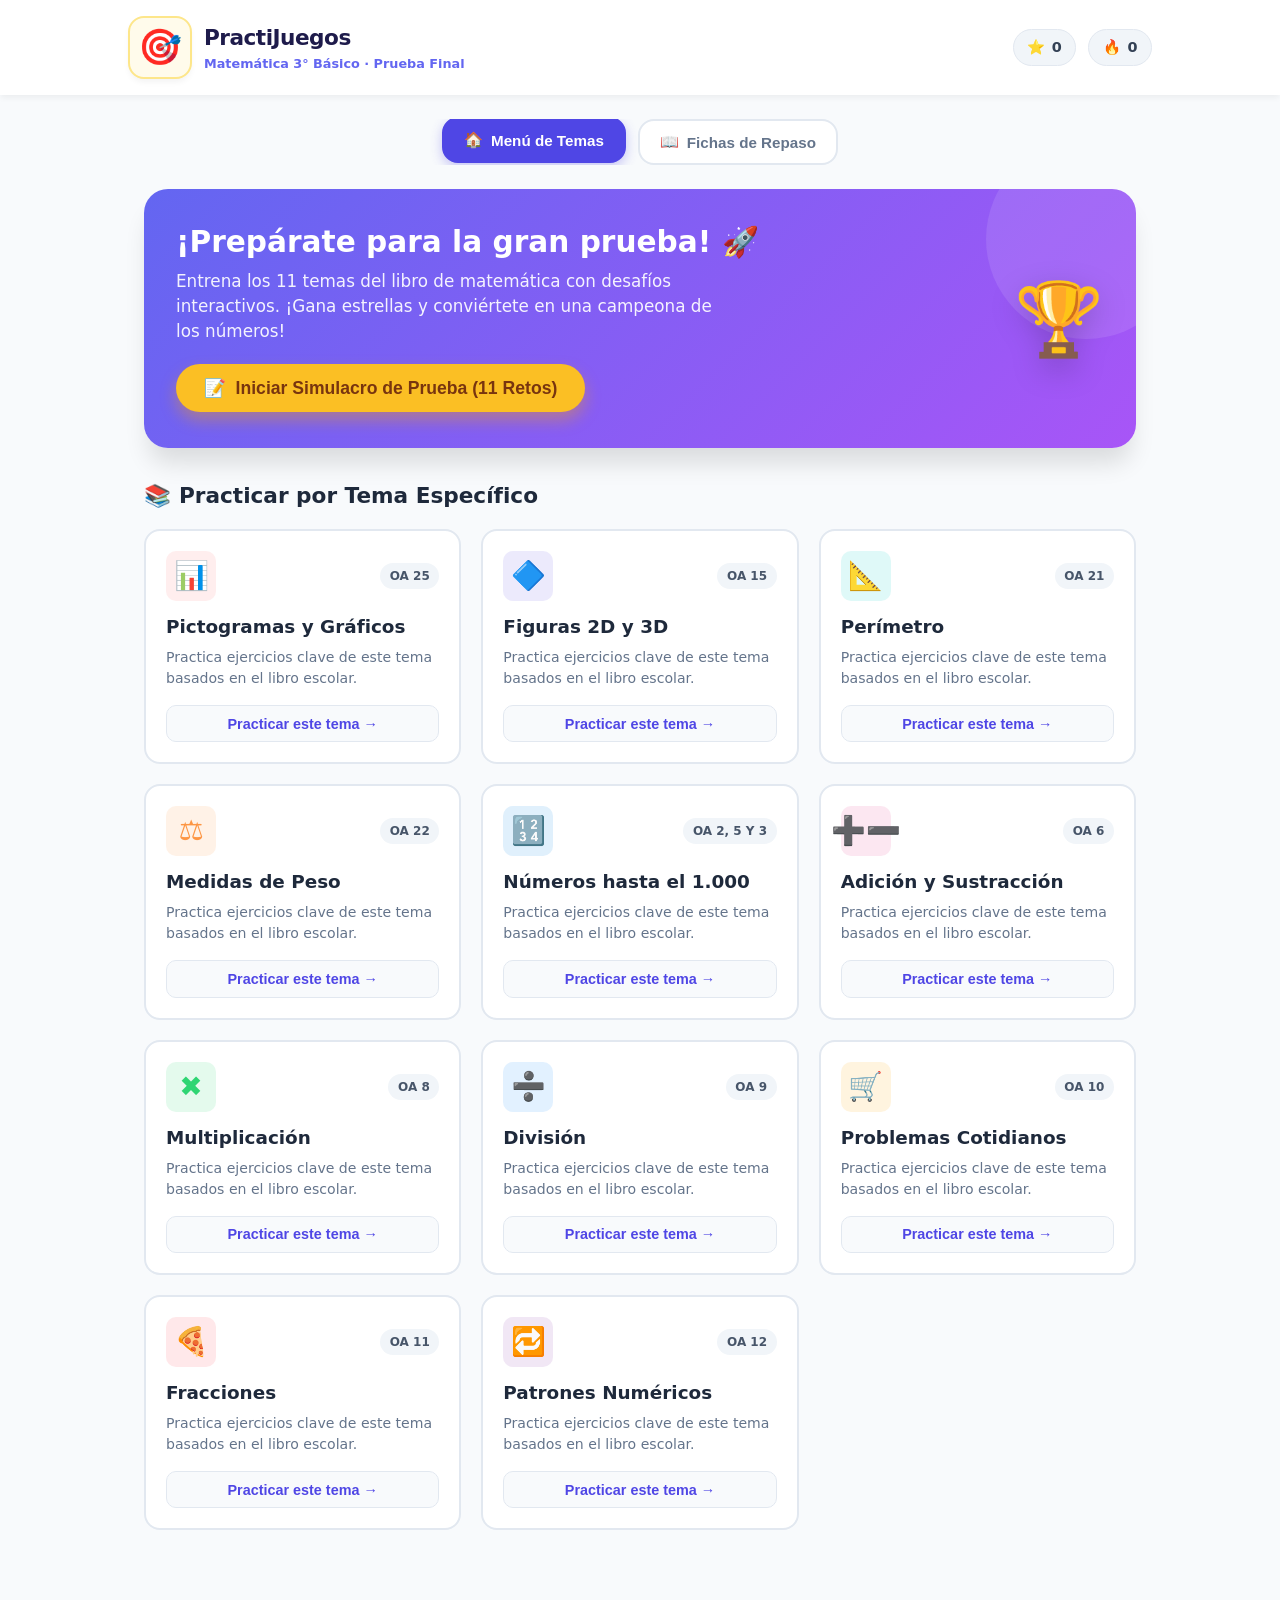
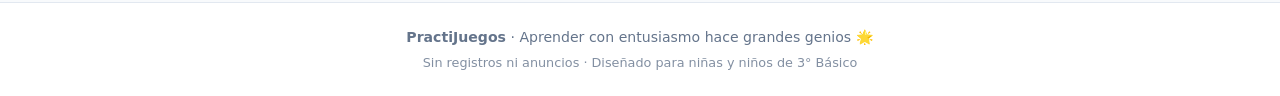
==== site/index.html @ b2a363c1 "Publicar PractiJuegos para Matematica 3 Basico" ====
<!DOCTYPE html>
<html lang="es">
<head>
  <meta charset="UTF-8">
  <meta name="viewport" content="width=device-width, initial-scale=1.0">
  <title>PractiJuegos - Matemática 3° Básico</title>
  <meta name="description" content="Plataforma de repaso y entrenamiento interactivo para la Última Evaluación de Matemática de 3° Básico.">
  <link rel="stylesheet" href="css/style.css">
  <link rel="icon" href="data:image/svg+xml,<svg xmlns=%22http://www.w3.org/2000/svg%22 viewBox=%220 0 100 100%22><text y=%22.9em%22 font-size=%2290%22>🎯</text></svg>">
</head>
<body>

  <!-- Encabezado Principal -->
  <header class="app-header">
    <div class="header-container">
      <div class="logo-group">
        <div class="logo-icon">🎯</div>
        <div class="logo-text">
          <h1>PractiJuegos</h1>
          <span>Matemática 3° Básico · Prueba Final</span>
        </div>
      </div>
      <div class="header-stats">
        <div class="stat-chip" title="Estrellas ganadas">
          <span>⭐</span>
          <span id="stat-stars">0</span>
        </div>
        <div class="stat-chip" title="Racha de aciertos">
          <span>🔥</span>
          <span id="stat-streak">0</span>
        </div>
      </div>
    </div>
  </header>

  <!-- Pestañas de Navegación -->
  <nav class="nav-tabs">
    <button class="nav-tab active" data-view="home">
      <span>🏠</span> Menú de Temas
    </button>
    <button class="nav-tab" data-view="fichas">
      <span>📖</span> Fichas de Repaso
    </button>
  </nav>

  <!-- Contenedor Principal -->
  <main class="main-content">

    <!-- VISTA 1: HOME / SELECTOR DE TEMAS -->
    <section id="view-home">
      <!-- Hero Banner -->
      <div class="hero-card">
        <div class="hero-text">
          <h2>¡Prepárate para la gran prueba! 🚀</h2>
          <p>
            Entrena los 11 temas del libro de matemática con desafíos interactivos.
            ¡Gana estrellas y conviértete en una campeona de los números!
          </p>
          <button id="btn-start-simulacro" class="btn-hero">
            <span>📝</span> Iniciar Simulacro de Prueba (11 Retos)
          </button>
        </div>
        <div class="hero-badge">🏆</div>
      </div>

      <!-- Grid de los 11 Temas Oficiales -->
      <h2 class="section-title">
        <span>📚</span> Practicar por Tema Específico
      </h2>
      <div id="temas-grid-container" class="temas-grid">
        <!-- Renderizado dinámico desde datos_preguntas.js -->
      </div>
    </section>

    <!-- VISTA 2: QUIZ / TEST EN CURSO -->
    <section id="view-quiz" style="display: none;">
      <div class="quiz-container">
        <!-- Barra superior del Quiz -->
        <div class="quiz-top">
          <span id="quiz-tema-badge" class="tema-oa-badge">OA 25 · Gráficos</span>
          <div class="quiz-progress-bar">
            <div id="quiz-progress-fill" class="quiz-progress-fill" style="width: 10%;"></div>
          </div>
          <span id="quiz-counter" style="font-weight: 800; font-size: 0.9rem; color: #64748B;">1 / 11</span>
          <button id="btn-quit-quiz" class="btn-quit" title="Salir al menú">✕ Salir</button>
        </div>

        <!-- Pregunta y Botón de Audio -->
        <div class="question-header">
          <h3 id="question-text" class="question-text">
            Cargando desafío...
          </h3>
          <button id="btn-speak-question" class="btn-speak" title="Escuchar pregunta en voz alta">
            🔊
          </button>
        </div>

        <!-- Ilustración visual o gráfico del problema -->
        <div id="visual-container" class="visual-container">
          <!-- Se inyecta gráfico interactivo, SVG o diagrama -->
        </div>

        <!-- Opciones de Respuesta -->
        <div id="options-grid" class="options-grid">
          <!-- Botones inyectados dinámicamente -->
        </div>

        <!-- Retroalimentación con explicación cariñosa -->
        <div id="feedback-container"></div>
      </div>
    </section>

    <!-- VISTA 3: RESULTADOS FINALES -->
    <section id="view-results" style="display: none;">
      <div class="results-card">
        <div class="trophy-badge">🎉</div>
        <h2 style="font-size: 2rem; font-weight: 800; margin-bottom: 0.5rem; color: #1E293B;">
          ¡Desafío Completado!
        </h2>
        <div id="results-stars" class="results-stars">⭐⭐⭐</div>
        <div id="results-score-text" class="results-score">11 / 11</div>
        <p id="results-msg" class="results-msg">
          ¡Extraordinario! Estás lista para la prueba escolar.
        </p>

        <div class="results-actions">
          <button id="btn-retry-quiz" class="btn-hero" style="font-size: 1rem; padding: 0.75rem 1.5rem;">
            <span>🔄</span> Jugar de Nuevo
          </button>
          <button id="btn-home-from-results" class="nav-tab active" style="font-size: 1rem; padding: 0.75rem 1.5rem;">
            <span>🏠</span> Volver al Menú
          </button>
        </div>
      </div>
    </section>

    <!-- VISTA 4: FICHAS DE ESTUDIO (Machete para la familia) -->
    <section id="view-fichas" style="display: none;">
      <div style="margin-bottom: 1.5rem;">
        <h2 class="section-title"><span>📖</span> Fichas de Estudio y Resumen Rápido</h2>
        <p style="color: var(--text-muted); font-size: 0.95rem;">
          Puntos clave y fórmulas de la guía de estudio para repasar en familia antes de dar el examen.
        </p>
      </div>
      <div id="fichas-grid-container" class="fichas-grid">
        <!-- Renderizado dinámico -->
      </div>
    </section>

  </main>

  <!-- Pie de página -->
  <footer class="app-footer">
    <p><strong>PractiJuegos</strong> · Aprender con entusiasmo hace grandes genios 🌟</p>
    <p style="margin-top: 0.25rem; font-size: 0.8rem; opacity: 0.8;">Sin registros ni anuncios · Diseñado para niñas y niños de 3° Básico</p>
  </footer>

  <!-- Scripts -->
  <script src="js/audio.js"></script>
  <script src="js/confeti.js"></script>
  <script src="js/datos_preguntas.js"></script>
  <script src="js/app.js"></script>
</body>
</html>
---- site/css/style.css ----
:root {
  --primary: #4F46E5;
  --primary-light: #EEF2FF;
  --secondary: #EC4899;
  --accent: #F59E0B;
  --success: #10B981;
  --success-light: #D1FAE5;
  --danger: #EF4444;
  --danger-light: #FEE2E2;
  --bg: #F8FAFC;
  --card-bg: #FFFFFF;
  --text-main: #1E293B;
  --text-muted: #64748B;
  --radius-lg: 24px;
  --radius-md: 16px;
  --radius-sm: 10px;
  --shadow-sm: 0 4px 6px -1px rgba(0, 0, 0, 0.05);
  --shadow-md: 0 10px 15px -3px rgba(0, 0, 0, 0.08);
  --shadow-lg: 0 20px 25px -5px rgba(0, 0, 0, 0.12);
  --bounce: cubic-bezier(0.34, 1.56, 0.64, 1);
}

* {
  box-sizing: border-box;
  margin: 0;
  padding: 0;
  -webkit-tap-highlight-color: transparent;
}

body {
  font-family: 'Comic Read', system-ui, -apple-system, BlinkMacSystemFont, "Segoe UI", Roboto, "Helvetica Neue", sans-serif;
  background-color: var(--bg);
  color: var(--text-main);
  line-height: 1.5;
  min-height: 100vh;
  display: flex;
  flex-direction: column;
}

/* Header */
.app-header {
  background: white;
  padding: 1rem 1.5rem;
  box-shadow: var(--shadow-sm);
  position: sticky;
  top: 0;
  z-index: 50;
}

.header-container {
  max-width: 1024px;
  margin: 0 auto;
  display: flex;
  justify-content: space-between;
  align-items: center;
}

.logo-group {
  display: flex;
  align-items: center;
  gap: 0.75rem;
  text-decoration: none;
  cursor: pointer;
}

.logo-icon {
  font-size: 2.2rem;
  background: #FFFBEB;
  border-radius: var(--radius-md);
  padding: 0.2rem 0.5rem;
  box-shadow: var(--shadow-sm);
  border: 2px solid #FDE68A;
}

.logo-text h1 {
  font-size: 1.35rem;
  font-weight: 800;
  color: #1E1B4B;
  letter-spacing: -0.5px;
}

.logo-text span {
  font-size: 0.8rem;
  font-weight: 600;
  color: #6366F1;
  display: block;
}

.header-stats {
  display: flex;
  align-items: center;
  gap: 0.75rem;
}

.stat-chip {
  background: #F1F5F9;
  border: 1px solid #E2E8F0;
  border-radius: 999px;
  padding: 0.4rem 0.85rem;
  font-weight: 700;
  font-size: 0.9rem;
  display: flex;
  align-items: center;
  gap: 0.4rem;
  color: #334155;
}

.btn-icon {
  background: #F1F5F9;
  border: none;
  border-radius: 50%;
  width: 42px;
  height: 42px;
  display: flex;
  align-items: center;
  justify-content: center;
  font-size: 1.25rem;
  cursor: pointer;
  transition: transform 0.15s var(--bounce), background 0.2s;
}

.btn-icon:hover {
  background: #E2E8F0;
  transform: scale(1.08);
}

.btn-icon:active {
  transform: scale(0.92);
}

/* Nav Tabs */
.nav-tabs {
  max-width: 1024px;
  margin: 1.5rem auto 0;
  padding: 0 1rem;
  display: flex;
  gap: 0.75rem;
  overflow-x: auto;
  scrollbar-width: none;
}

.nav-tabs::-webkit-scrollbar {
  display: none;
}

.nav-tab {
  background: white;
  border: 2px solid #E2E8F0;
  padding: 0.75rem 1.25rem;
  border-radius: var(--radius-md);
  font-weight: 700;
  font-size: 0.95rem;
  color: var(--text-muted);
  cursor: pointer;
  display: flex;
  align-items: center;
  gap: 0.5rem;
  white-space: nowrap;
  transition: all 0.2s ease;
}

.nav-tab:hover {
  border-color: #CBD5E1;
  color: var(--text-main);
}

.nav-tab.active {
  background: #4F46E5;
  color: white;
  border-color: #4F46E5;
  box-shadow: 0 4px 12px rgba(79, 70, 229, 0.3);
  transform: translateY(-2px);
}

/* Main Container */
.main-content {
  max-width: 1024px;
  margin: 1.5rem auto;
  padding: 0 1rem 3rem;
  flex: 1;
  width: 100%;
}

/* Hero Section */
.hero-card {
  background: linear-gradient(135deg, #6366F1 0%, #A855F7 100%);
  color: white;
  border-radius: var(--radius-lg);
  padding: 2.25rem 2rem;
  display: flex;
  justify-content: space-between;
  align-items: center;
  box-shadow: var(--shadow-lg);
  position: relative;
  overflow: hidden;
  margin-bottom: 2rem;
}

.hero-card::before {
  content: "";
  position: absolute;
  top: -50px;
  right: -50px;
  width: 200px;
  height: 200px;
  background: rgba(255, 255, 255, 0.1);
  border-radius: 50%;
  pointer-events: none;
}

.hero-text h2 {
  font-size: 1.85rem;
  font-weight: 800;
  margin-bottom: 0.5rem;
  line-height: 1.2;
}

.hero-text p {
  font-size: 1.05rem;
  opacity: 0.92;
  margin-bottom: 1.25rem;
  max-width: 550px;
}

.btn-hero {
  background: #FBBF24;
  color: #78350F;
  border: none;
  font-weight: 800;
  font-size: 1.1rem;
  padding: 0.85rem 1.75rem;
  border-radius: 999px;
  cursor: pointer;
  display: inline-flex;
  align-items: center;
  gap: 0.6rem;
  box-shadow: 0 8px 16px rgba(245, 158, 11, 0.4);
  transition: all 0.2s var(--bounce);
}

.btn-hero:hover {
  background: #F59E0B;
  transform: translateY(-3px) scale(1.02);
  box-shadow: 0 12px 20px rgba(245, 158, 11, 0.5);
}

.hero-badge {
  font-size: 4.5rem;
  filter: drop-shadow(0 10px 15px rgba(0,0,0,0.2));
  animation: float 3s ease-in-out infinite;
}

@keyframes float {
  0%, 100% { transform: translateY(0); }
  50% { transform: translateY(-10px); }
}

/* Grid de Temas */
.section-title {
  font-size: 1.35rem;
  font-weight: 800;
  color: #1E293B;
  margin-bottom: 1rem;
  display: flex;
  align-items: center;
  gap: 0.5rem;
}

.temas-grid {
  display: grid;
  grid-template-columns: repeat(auto-fill, minmax(280px, 1fr));
  gap: 1.25rem;
}

.tema-card {
  background: white;
  border: 2px solid #E2E8F0;
  border-radius: var(--radius-md);
  padding: 1.25rem;
  cursor: pointer;
  transition: all 0.25s var(--bounce);
  display: flex;
  flex-direction: column;
  position: relative;
  overflow: hidden;
}

.tema-card:hover {
  transform: translateY(-6px);
  border-color: #6366F1;
  box-shadow: var(--shadow-md);
}

.tema-card-header {
  display: flex;
  justify-content: space-between;
  align-items: center;
  margin-bottom: 0.75rem;
}

.tema-icon-box {
  width: 50px;
  height: 50px;
  border-radius: var(--radius-sm);
  display: flex;
  align-items: center;
  justify-content: center;
  font-size: 1.75rem;
}

.tema-oa-badge {
  background: #F1F5F9;
  color: #475569;
  font-size: 0.75rem;
  font-weight: 800;
  padding: 0.25rem 0.6rem;
  border-radius: 999px;
  text-transform: uppercase;
}

.tema-title {
  font-size: 1.15rem;
  font-weight: 700;
  color: #1E293B;
  margin-bottom: 0.4rem;
}

.tema-desc {
  font-size: 0.88rem;
  color: var(--text-muted);
  flex: 1;
  margin-bottom: 1rem;
}

.tema-btn {
  background: #F8FAFC;
  color: #4F46E5;
  border: 1px solid #E2E8F0;
  border-radius: var(--radius-sm);
  font-weight: 700;
  font-size: 0.9rem;
  padding: 0.6rem 1rem;
  text-align: center;
  transition: background 0.2s;
}

.tema-card:hover .tema-btn {
  background: #4F46E5;
  color: white;
  border-color: #4F46E5;
}

/* Pantalla del Quiz / Pregunta */
.quiz-container {
  background: white;
  border-radius: var(--radius-lg);
  padding: 2rem;
  box-shadow: var(--shadow-md);
  border: 2px solid #E2E8F0;
  max-width: 720px;
  margin: 0 auto;
}

.quiz-top {
  display: flex;
  justify-content: space-between;
  align-items: center;
  margin-bottom: 1.25rem;
}

.quiz-progress-bar {
  flex: 1;
  height: 12px;
  background: #E2E8F0;
  border-radius: 999px;
  overflow: hidden;
  margin: 0 1rem;
}

.quiz-progress-fill {
  height: 100%;
  background: linear-gradient(90deg, #10B981, #06B6D4);
  border-radius: 999px;
  transition: width 0.3s ease;
}

.btn-quit {
  background: #F1F5F9;
  border: none;
  padding: 0.4rem 0.8rem;
  border-radius: 999px;
  font-weight: 700;
  font-size: 0.85rem;
  cursor: pointer;
  color: #64748B;
}

.btn-quit:hover {
  background: #E2E8F0;
  color: #1E293B;
}

.question-header {
  display: flex;
  align-items: flex-start;
  gap: 0.75rem;
  margin-bottom: 1.5rem;
}

.question-text {
  font-size: 1.25rem;
  font-weight: 700;
  color: #1E293B;
  flex: 1;
  line-height: 1.35;
}

.btn-speak {
  background: #FFFBEB;
  border: 1px solid #FDE68A;
  font-size: 1.25rem;
  border-radius: 50%;
  width: 44px;
  height: 44px;
  display: flex;
  align-items: center;
  justify-content: center;
  cursor: pointer;
  flex-shrink: 0;
  transition: transform 0.15s var(--bounce);
}

.btn-speak:hover {
  transform: scale(1.1);
  background: #FEF3C7;
}

/* Área de Ilustración y Gráficos Visuales */
.visual-container {
  background: #F8FAFC;
  border: 2px dashed #CBD5E1;
  border-radius: var(--radius-md);
  padding: 1.5rem;
  margin-bottom: 1.5rem;
  display: flex;
  justify-content: center;
  align-items: center;
  min-height: 140px;
}

/* Componentes visuales específicos */
.pictograma-table {
  width: 100%;
  border-collapse: collapse;
}

.pictograma-table td {
  padding: 0.5rem 0.75rem;
  border-bottom: 1px solid #E2E8F0;
  font-weight: 600;
}

.barras-container {
  display: flex;
  align-items: flex-end;
  gap: 1.5rem;
  height: 160px;
  padding-bottom: 1.5rem;
}

.barra-col {
  display: flex;
  flex-direction: column;
  align-items: center;
  width: 60px;
}

.barra-rect {
  width: 100%;
  border-radius: 8px 8px 0 0;
  display: flex;
  justify-content: center;
  align-items: flex-start;
  color: #1E293B;
  font-weight: 800;
  padding-top: 0.25rem;
  transition: height 0.4s ease;
}

.barra-label {
  font-size: 0.85rem;
  font-weight: 700;
  margin-top: 0.4rem;
  text-align: center;
}

.pizza-svg, .figura-svg {
  filter: drop-shadow(0 4px 6px rgba(0,0,0,0.08));
}

.operacion-box {
  font-size: 2rem;
  font-weight: 800;
  letter-spacing: 4px;
  font-family: monospace;
  text-align: right;
  border-bottom: 3px solid #1E293B;
  padding-bottom: 0.25rem;
  display: inline-block;
}

.secuencia-chips {
  display: flex;
  gap: 0.75rem;
  flex-wrap: wrap;
  align-items: center;
}

.chip-num {
  background: white;
  border: 2px solid #6366F1;
  color: #4F46E5;
  font-size: 1.4rem;
  font-weight: 800;
  width: 52px;
  height: 52px;
  border-radius: 50%;
  display: flex;
  align-items: center;
  justify-content: center;
  box-shadow: var(--shadow-sm);
}

.chip-q {
  border-color: #F59E0B;
  color: #D97706;
  background: #FFFBEB;
}

/* Opciones de respuesta */
.options-grid {
  display: grid;
  grid-template-columns: 1fr;
  gap: 0.85rem;
  margin-bottom: 1.5rem;
}

@media (min-width: 640px) {
  .options-grid {
    grid-template-columns: 1fr 1fr;
  }
}

.option-btn {
  background: white;
  border: 2px solid #E2E8F0;
  border-radius: var(--radius-md);
  padding: 1rem 1.25rem;
  font-size: 1.05rem;
  font-weight: 700;
  color: #1E293B;
  text-align: left;
  cursor: pointer;
  display: flex;
  align-items: center;
  gap: 0.75rem;
  transition: all 0.15s var(--bounce);
  box-shadow: var(--shadow-sm);
}

.option-btn:hover {
  border-color: #6366F1;
  background: #F8FAFC;
  transform: translateY(-2px);
}

.option-letter {
  background: #F1F5F9;
  color: #475569;
  width: 32px;
  height: 32px;
  border-radius: 50%;
  display: flex;
  align-items: center;
  justify-content: center;
  font-size: 0.9rem;
  font-weight: 800;
  flex-shrink: 0;
}

.option-btn.correct {
  background: var(--success-light) !important;
  border-color: var(--success) !important;
  color: #065F46 !important;
}

.option-btn.correct .option-letter {
  background: var(--success);
  color: white;
}

.option-btn.wrong {
  background: var(--danger-light) !important;
  border-color: var(--danger) !important;
  color: #991B1B !important;
}

.option-btn.wrong .option-letter {
  background: var(--danger);
  color: white;
}

/* Feedback Alert */
.feedback-card {
  border-radius: var(--radius-md);
  padding: 1.25rem;
  margin-top: 1rem;
  display: flex;
  gap: 1rem;
  align-items: flex-start;
  animation: slideUp 0.3s ease;
}

@keyframes slideUp {
  from { opacity: 0; transform: translateY(10px); }
  to { opacity: 1; transform: translateY(0); }
}

.feedback-card.correct {
  background: #ECFDF5;
  border: 2px solid #6EE7B7;
  color: #065F46;
}

.feedback-card.wrong {
  background: #FFFBEB;
  border: 2px solid #FCD34D;
  color: #92400E;
}

.feedback-icon {
  font-size: 2rem;
  flex-shrink: 0;
}

.feedback-body h4 {
  font-size: 1.1rem;
  font-weight: 800;
  margin-bottom: 0.25rem;
}

.feedback-body p {
  font-size: 0.95rem;
  line-height: 1.4;
  margin-bottom: 0.75rem;
}

.btn-next {
  background: #10B981;
  color: white;
  border: none;
  font-weight: 800;
  font-size: 1.05rem;
  padding: 0.65rem 1.5rem;
  border-radius: 999px;
  cursor: pointer;
  display: inline-flex;
  align-items: center;
  gap: 0.5rem;
  box-shadow: 0 4px 10px rgba(16, 185, 129, 0.3);
  transition: all 0.2s var(--bounce);
}

.btn-next:hover {
  background: #059669;
  transform: scale(1.05);
}

/* Pantalla de Resultados Finales */
.results-card {
  background: white;
  border-radius: var(--radius-lg);
  padding: 3rem 2rem;
  box-shadow: var(--shadow-lg);
  border: 3px solid #E2E8F0;
  text-align: center;
  max-width: 600px;
  margin: 0 auto;
}

.trophy-badge {
  font-size: 5rem;
  margin-bottom: 0.5rem;
  animation: bounceTrophy 1.5s infinite alternate;
}

@keyframes bounceTrophy {
  from { transform: scale(1); }
  to { transform: scale(1.15) rotate(5deg); }
}

.results-score {
  font-size: 3rem;
  font-weight: 900;
  color: #4F46E5;
  margin-bottom: 0.5rem;
}

.results-stars {
  font-size: 2.2rem;
  margin-bottom: 1.25rem;
}

.results-msg {
  font-size: 1.2rem;
  color: #334155;
  font-weight: 600;
  margin-bottom: 2rem;
}

.results-actions {
  display: flex;
  gap: 1rem;
  justify-content: center;
  flex-wrap: wrap;
}

/* Fichas de Estudio */
.fichas-grid {
  display: grid;
  grid-template-columns: repeat(auto-fill, minmax(300px, 1fr));
  gap: 1.25rem;
}

.ficha-card {
  background: white;
  border-radius: var(--radius-md);
  border: 2px solid #E2E8F0;
  padding: 1.5rem;
  box-shadow: var(--shadow-sm);
}

.ficha-card h3 {
  font-size: 1.15rem;
  font-weight: 800;
  color: #1E293B;
  display: flex;
  align-items: center;
  gap: 0.5rem;
  margin-bottom: 0.75rem;
  padding-bottom: 0.5rem;
  border-bottom: 2px solid #F1F5F9;
}

.ficha-card ul {
  padding-left: 1.25rem;
}

.ficha-card li {
  font-size: 0.92rem;
  color: #475569;
  margin-bottom: 0.4rem;
}

/* Footer */
.app-footer {
  text-align: center;
  padding: 1.5rem;
  color: var(--text-muted);
  font-size: 0.88rem;
  margin-top: auto;
  border-top: 1px solid #E2E8F0;
  background: white;
}
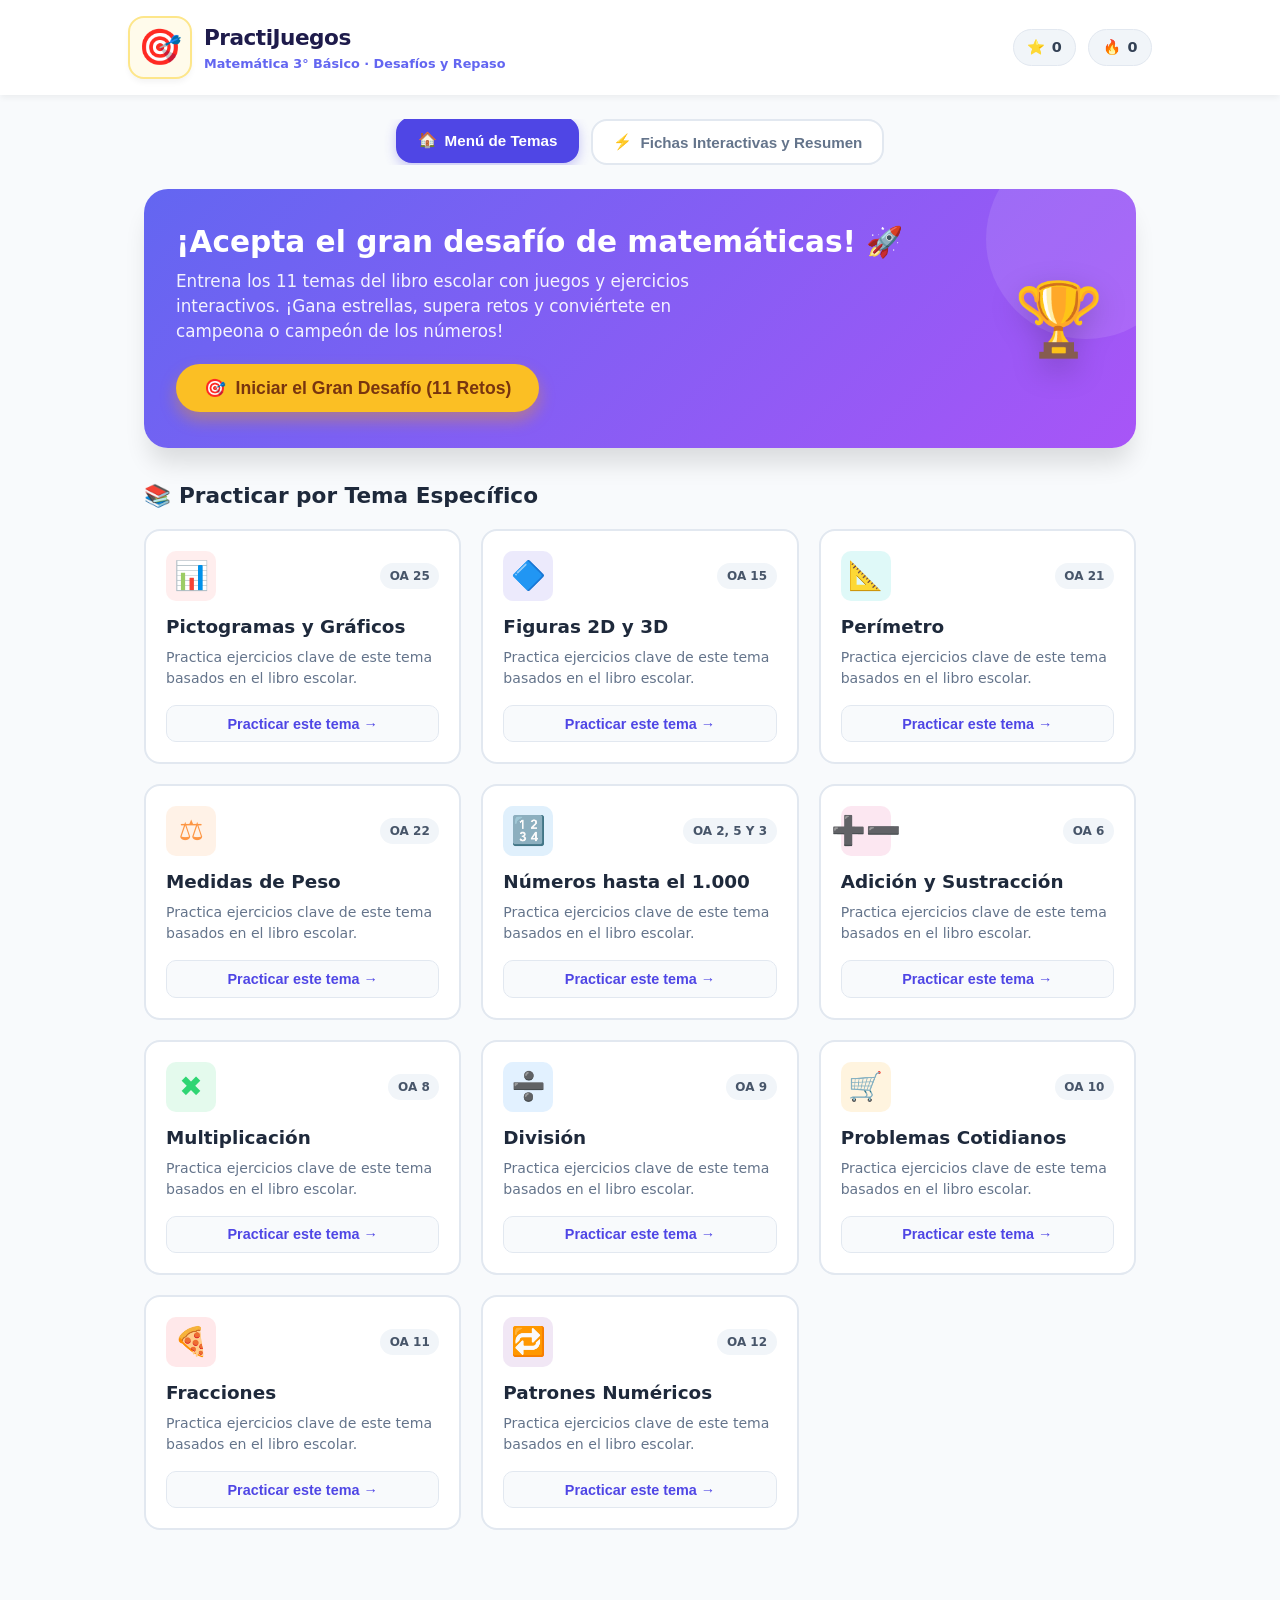
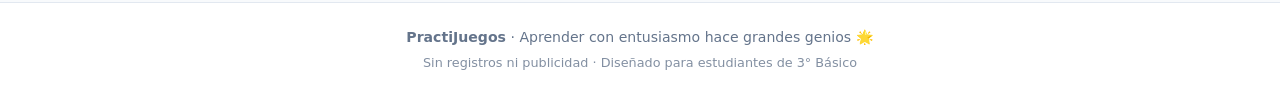
==== commit 0b97ed9c: "Mejoras visuales: fichas interactivas, correccion de solapamientos y eliminacion de prueba final" ====
--- a/site/index.html
+++ b/site/index.html
@@ -4,7 +4,7 @@
   <meta charset="UTF-8">
   <meta name="viewport" content="width=device-width, initial-scale=1.0">
   <title>PractiJuegos - Matemática 3° Básico</title>
-  <meta name="description" content="Plataforma de repaso y entrenamiento interactivo para la Última Evaluación de Matemática de 3° Básico.">
+  <meta name="description" content="Plataforma de repaso y desafíos interactivos de Matemática para 3° Básico.">
   <link rel="stylesheet" href="css/style.css">
   <link rel="icon" href="data:image/svg+xml,<svg xmlns=%22http://www.w3.org/2000/svg%22 viewBox=%220 0 100 100%22><text y=%22.9em%22 font-size=%2290%22>🎯</text></svg>">
 </head>
@@ -17,7 +17,7 @@
         <div class="logo-icon">🎯</div>
         <div class="logo-text">
           <h1>PractiJuegos</h1>
-          <span>Matemática 3° Básico · Prueba Final</span>
+          <span>Matemática 3° Básico · Desafíos y Repaso</span>
         </div>
       </div>
       <div class="header-stats">
@@ -39,7 +39,7 @@
       <span>🏠</span> Menú de Temas
     </button>
     <button class="nav-tab" data-view="fichas">
-      <span>📖</span> Fichas de Repaso
+      <span>⚡</span> Fichas Interactivas y Resumen
     </button>
   </nav>
 
@@ -51,13 +51,13 @@
       <!-- Hero Banner -->
       <div class="hero-card">
         <div class="hero-text">
-          <h2>¡Prepárate para la gran prueba! 🚀</h2>
+          <h2>¡Acepta el gran desafío de matemáticas! 🚀</h2>
           <p>
-            Entrena los 11 temas del libro de matemática con desafíos interactivos.
-            ¡Gana estrellas y conviértete en una campeona de los números!
+            Entrena los 11 temas del libro escolar con juegos y ejercicios interactivos.
+            ¡Gana estrellas, supera retos y conviértete en campeona o campeón de los números!
           </p>
           <button id="btn-start-simulacro" class="btn-hero">
-            <span>📝</span> Iniciar Simulacro de Prueba (11 Retos)
+            <span>🎯</span> Iniciar el Gran Desafío (11 Retos)
           </button>
         </div>
         <div class="hero-badge">🏆</div>
@@ -105,7 +105,7 @@
           <!-- Botones inyectados dinámicamente -->
         </div>
 
-        <!-- Retroalimentación con explicación cariñosa -->
+        <!-- Retroalimentación con explicación pedagógica -->
         <div id="feedback-container"></div>
       </div>
     </section>
@@ -120,7 +120,7 @@
         <div id="results-stars" class="results-stars">⭐⭐⭐</div>
         <div id="results-score-text" class="results-score">11 / 11</div>
         <p id="results-msg" class="results-msg">
-          ¡Extraordinario! Estás lista para la prueba escolar.
+          ¡Extraordinario! Dominas los contenidos a la perfección.
         </p>
 
         <div class="results-actions">
@@ -134,16 +134,24 @@
       </div>
     </section>
 
-    <!-- VISTA 4: FICHAS DE ESTUDIO (Machete para la familia) -->
+    <!-- VISTA 4: FICHAS DE ESTUDIO INTERACTIVAS -->
     <section id="view-fichas" style="display: none;">
       <div style="margin-bottom: 1.5rem;">
-        <h2 class="section-title"><span>📖</span> Fichas de Estudio y Resumen Rápido</h2>
+        <h2 class="section-title"><span>⚡</span> Fichas Interactivas y Resumen del Libro</h2>
         <p style="color: var(--text-muted); font-size: 0.95rem;">
-          Puntos clave y fórmulas de la guía de estudio para repasar en familia antes de dar el examen.
+          Explora los conceptos clave, fórmulas y prueba los mini-laboratorios interactivos para aprender jugando.
         </p>
+        
+        <!-- Filtros de categoría -->
+        <div class="fichas-filters" style="margin-top: 1rem; display: flex; gap: 0.5rem; flex-wrap: wrap;">
+          <button class="filter-chip active" data-filter="all">🌟 Todos (11)</button>
+          <button class="filter-chip" data-filter="numeros">🔢 Números y Operaciones</button>
+          <button class="filter-chip" data-filter="geometria">📐 Geometría y Medidas</button>
+          <button class="filter-chip" data-filter="datos">📊 Datos y Fracciones</button>
+        </div>
       </div>
       <div id="fichas-grid-container" class="fichas-grid">
-        <!-- Renderizado dinámico -->
+        <!-- Renderizado dinámico con widgets interactivos -->
       </div>
     </section>
 
@@ -152,7 +160,7 @@
   <!-- Pie de página -->
   <footer class="app-footer">
     <p><strong>PractiJuegos</strong> · Aprender con entusiasmo hace grandes genios 🌟</p>
-    <p style="margin-top: 0.25rem; font-size: 0.8rem; opacity: 0.8;">Sin registros ni anuncios · Diseñado para niñas y niños de 3° Básico</p>
+    <p style="margin-top: 0.25rem; font-size: 0.8rem; opacity: 0.8;">Sin registros ni publicidad · Diseñado para estudiantes de 3° Básico</p>
   </footer>
 
   <!-- Scripts -->
--- a/site/css/style.css
+++ b/site/css/style.css
@@ -28,7 +28,7 @@
 }
 
 body {
-  font-family: 'Comic Read', system-ui, -apple-system, BlinkMacSystemFont, "Segoe UI", Roboto, "Helvetica Neue", sans-serif;
+  font-family: system-ui, -apple-system, BlinkMacSystemFont, "Segoe UI", Roboto, "Helvetica Neue", sans-serif;
   background-color: var(--bg);
   color: var(--text-main);
   line-height: 1.5;
@@ -105,29 +105,6 @@
   color: #334155;
 }
 
-.btn-icon {
-  background: #F1F5F9;
-  border: none;
-  border-radius: 50%;
-  width: 42px;
-  height: 42px;
-  display: flex;
-  align-items: center;
-  justify-content: center;
-  font-size: 1.25rem;
-  cursor: pointer;
-  transition: transform 0.15s var(--bounce), background 0.2s;
-}
-
-.btn-icon:hover {
-  background: #E2E8F0;
-  transform: scale(1.08);
-}
-
-.btn-icon:active {
-  transform: scale(0.92);
-}
-
 /* Nav Tabs */
 .nav-tabs {
   max-width: 1024px;
@@ -170,6 +147,31 @@
   border-color: #4F46E5;
   box-shadow: 0 4px 12px rgba(79, 70, 229, 0.3);
   transform: translateY(-2px);
+}
+
+/* Filtros de Fichas */
+.filter-chip {
+  background: white;
+  border: 1.5px solid #CBD5E1;
+  padding: 0.45rem 1rem;
+  border-radius: 999px;
+  font-size: 0.88rem;
+  font-weight: 700;
+  color: #475569;
+  cursor: pointer;
+  transition: all 0.2s;
+}
+
+.filter-chip:hover {
+  background: #F1F5F9;
+  border-color: #94A3B8;
+}
+
+.filter-chip.active {
+  background: #4F46E5;
+  color: white;
+  border-color: #4F46E5;
+  box-shadow: 0 2px 6px rgba(79, 70, 229, 0.25);
 }
 
 /* Main Container */
@@ -350,14 +352,14 @@
   border-color: #4F46E5;
 }
 
-/* Pantalla del Quiz / Pregunta */
+/* Pantalla del Quiz */
 .quiz-container {
   background: white;
   border-radius: var(--radius-lg);
   padding: 2rem;
   box-shadow: var(--shadow-md);
   border: 2px solid #E2E8F0;
-  max-width: 720px;
+  max-width: 740px;
   margin: 0 auto;
 }
 
@@ -366,15 +368,18 @@
   justify-content: space-between;
   align-items: center;
   margin-bottom: 1.25rem;
+  flex-wrap: wrap;
+  gap: 0.5rem;
 }
 
 .quiz-progress-bar {
   flex: 1;
+  min-width: 120px;
   height: 12px;
   background: #E2E8F0;
   border-radius: 999px;
   overflow: hidden;
-  margin: 0 1rem;
+  margin: 0 0.75rem;
 }
 
 .quiz-progress-fill {
@@ -440,31 +445,40 @@
   background: #F8FAFC;
   border: 2px dashed #CBD5E1;
   border-radius: var(--radius-md);
-  padding: 1.5rem;
+  padding: 1.75rem 1.5rem;
   margin-bottom: 1.5rem;
   display: flex;
   justify-content: center;
   align-items: center;
-  min-height: 140px;
-}
-
-/* Componentes visuales específicos */
+  min-height: 160px;
+  overflow-x: auto;
+}
+
+/* Gráficos específicos garantizando CERO solapamientos */
+.figura-svg {
+  display: block;
+  margin: 0 auto;
+  max-width: 100%;
+  height: auto;
+  overflow: visible !important;
+}
+
 .pictograma-table {
   width: 100%;
   border-collapse: collapse;
 }
 
 .pictograma-table td {
-  padding: 0.5rem 0.75rem;
+  padding: 0.6rem 0.75rem;
   border-bottom: 1px solid #E2E8F0;
-  font-weight: 600;
+  font-weight: 700;
 }
 
 .barras-container {
   display: flex;
   align-items: flex-end;
-  gap: 1.5rem;
-  height: 160px;
+  gap: 1.75rem;
+  height: 170px;
   padding-bottom: 1.5rem;
 }
 
@@ -472,7 +486,7 @@
   display: flex;
   flex-direction: column;
   align-items: center;
-  width: 60px;
+  width: 65px;
 }
 
 .barra-rect {
@@ -485,45 +499,68 @@
   font-weight: 800;
   padding-top: 0.25rem;
   transition: height 0.4s ease;
+  box-shadow: var(--shadow-sm);
 }
 
 .barra-label {
-  font-size: 0.85rem;
+  font-size: 0.88rem;
   font-weight: 700;
-  margin-top: 0.4rem;
+  margin-top: 0.5rem;
   text-align: center;
 }
 
-.pizza-svg, .figura-svg {
-  filter: drop-shadow(0 4px 6px rgba(0,0,0,0.08));
-}
-
-.operacion-box {
+/* Cuadrícula Escolar para Operaciones */
+.cuadricula-operacion {
+  background: white;
+  border: 2px solid #CBD5E1;
+  border-radius: 12px;
+  padding: 1rem 1.75rem;
+  box-shadow: var(--shadow-sm);
+  display: inline-block;
+  font-family: monospace;
+}
+
+.cuadricula-headers {
+  display: flex;
+  justify-content: flex-end;
+  gap: 1.5rem;
+  font-size: 0.95rem;
+  font-weight: 800;
+  color: #6366F1;
+  border-bottom: 1.5px dashed #CBD5E1;
+  padding-bottom: 0.25rem;
+  margin-bottom: 0.5rem;
+}
+
+.cuadricula-filas {
   font-size: 2rem;
   font-weight: 800;
-  letter-spacing: 4px;
-  font-family: monospace;
   text-align: right;
-  border-bottom: 3px solid #1E293B;
-  padding-bottom: 0.25rem;
-  display: inline-block;
-}
-
+  letter-spacing: 0.6rem;
+}
+
+.cuadricula-linea {
+  border-bottom: 3.5px solid #1E293B;
+  margin-top: 0.25rem;
+}
+
+/* Secuencias Numéricas */
 .secuencia-chips {
   display: flex;
-  gap: 0.75rem;
+  gap: 0.6rem;
   flex-wrap: wrap;
   align-items: center;
+  justify-content: center;
 }
 
 .chip-num {
   background: white;
-  border: 2px solid #6366F1;
+  border: 2.5px solid #6366F1;
   color: #4F46E5;
-  font-size: 1.4rem;
-  font-weight: 800;
-  width: 52px;
-  height: 52px;
+  font-size: 1.35rem;
+  font-weight: 800;
+  width: 54px;
+  height: 54px;
   border-radius: 50%;
   display: flex;
   align-items: center;
@@ -725,40 +762,156 @@
   flex-wrap: wrap;
 }
 
-/* Fichas de Estudio */
+/* ========================================================
+   FICHAS INTERACTIVAS (Rediseño Rico, Vistoso y Dinámico)
+   ======================================================== */
 .fichas-grid {
   display: grid;
-  grid-template-columns: repeat(auto-fill, minmax(300px, 1fr));
+  grid-template-columns: repeat(auto-fill, minmax(320px, 1fr));
+  gap: 1.5rem;
+}
+
+.ficha-card-interactive {
+  background: white;
+  border-radius: var(--radius-lg);
+  border: 2px solid #E2E8F0;
+  overflow: hidden;
+  box-shadow: var(--shadow-md);
+  transition: transform 0.25s var(--bounce), box-shadow 0.25s;
+  display: flex;
+  flex-direction: column;
+}
+
+.ficha-card-interactive:hover {
+  transform: translateY(-5px);
+  box-shadow: var(--shadow-lg);
+  border-color: #6366F1;
+}
+
+.ficha-header-bar {
+  padding: 1.25rem 1.5rem;
+  color: white;
+  display: flex;
+  justify-content: space-between;
+  align-items: center;
+}
+
+.ficha-header-title {
+  display: flex;
+  align-items: center;
+  gap: 0.75rem;
+}
+
+.ficha-header-title h3 {
+  font-size: 1.15rem;
+  font-weight: 800;
+  line-height: 1.2;
+}
+
+.badge-interactive {
+  background: rgba(255, 255, 255, 0.25);
+  backdrop-filter: blur(4px);
+  padding: 0.25rem 0.6rem;
+  border-radius: 999px;
+  font-size: 0.75rem;
+  font-weight: 800;
+  text-transform: uppercase;
+  letter-spacing: 0.5px;
+}
+
+.ficha-content-body {
+  padding: 1.5rem;
+  flex: 1;
+  display: flex;
+  flex-direction: column;
   gap: 1.25rem;
 }
 
-.ficha-card {
-  background: white;
+/* Caja de Regla de Oro */
+.regla-oro-box {
+  background: #FFFBEB;
+  border-left: 4px solid #F59E0B;
+  border-radius: 8px;
+  padding: 0.85rem 1rem;
+  font-size: 0.92rem;
+  color: #78350F;
+  font-weight: 600;
+}
+
+.regla-oro-box strong {
+  color: #B45309;
+}
+
+/* Mini Laboratorio Interactivo */
+.ficha-widget-box {
+  background: #F8FAFC;
+  border: 1.5px solid #E2E8F0;
   border-radius: var(--radius-md);
-  border: 2px solid #E2E8F0;
-  padding: 1.5rem;
-  box-shadow: var(--shadow-sm);
-}
-
-.ficha-card h3 {
-  font-size: 1.15rem;
-  font-weight: 800;
+  padding: 1rem;
+}
+
+.widget-label {
+  font-size: 0.82rem;
+  font-weight: 800;
+  color: #6366F1;
+  text-transform: uppercase;
+  letter-spacing: 0.5px;
+  margin-bottom: 0.75rem;
+  display: flex;
+  align-items: center;
+  gap: 0.4rem;
+}
+
+.widget-control-row {
+  display: flex;
+  align-items: center;
+  justify-content: space-between;
+  gap: 0.5rem;
+  margin-bottom: 0.5rem;
+}
+
+.btn-stepper {
+  background: white;
+  border: 2px solid #CBD5E1;
+  width: 34px;
+  height: 34px;
+  border-radius: 8px;
+  font-weight: 800;
+  font-size: 1.2rem;
+  cursor: pointer;
+  display: flex;
+  align-items: center;
+  justify-content: center;
   color: #1E293B;
-  display: flex;
-  align-items: center;
-  gap: 0.5rem;
-  margin-bottom: 0.75rem;
-  padding-bottom: 0.5rem;
-  border-bottom: 2px solid #F1F5F9;
-}
-
-.ficha-card ul {
+  transition: background 0.15s, border-color 0.15s;
+}
+
+.btn-stepper:hover {
+  background: #EEF2FF;
+  border-color: #6366F1;
+  color: #4F46E5;
+}
+
+.widget-result-badge {
+  background: #10B981;
+  color: white;
+  font-weight: 800;
+  font-size: 0.95rem;
+  padding: 0.4rem 0.8rem;
+  border-radius: 8px;
+  text-align: center;
+  display: inline-block;
+  margin-top: 0.5rem;
+}
+
+.ficha-puntos-list {
   padding-left: 1.25rem;
-}
-
-.ficha-card li {
-  font-size: 0.92rem;
+  font-size: 0.9rem;
   color: #475569;
+  line-height: 1.5;
+}
+
+.ficha-puntos-list li {
   margin-bottom: 0.4rem;
 }
 
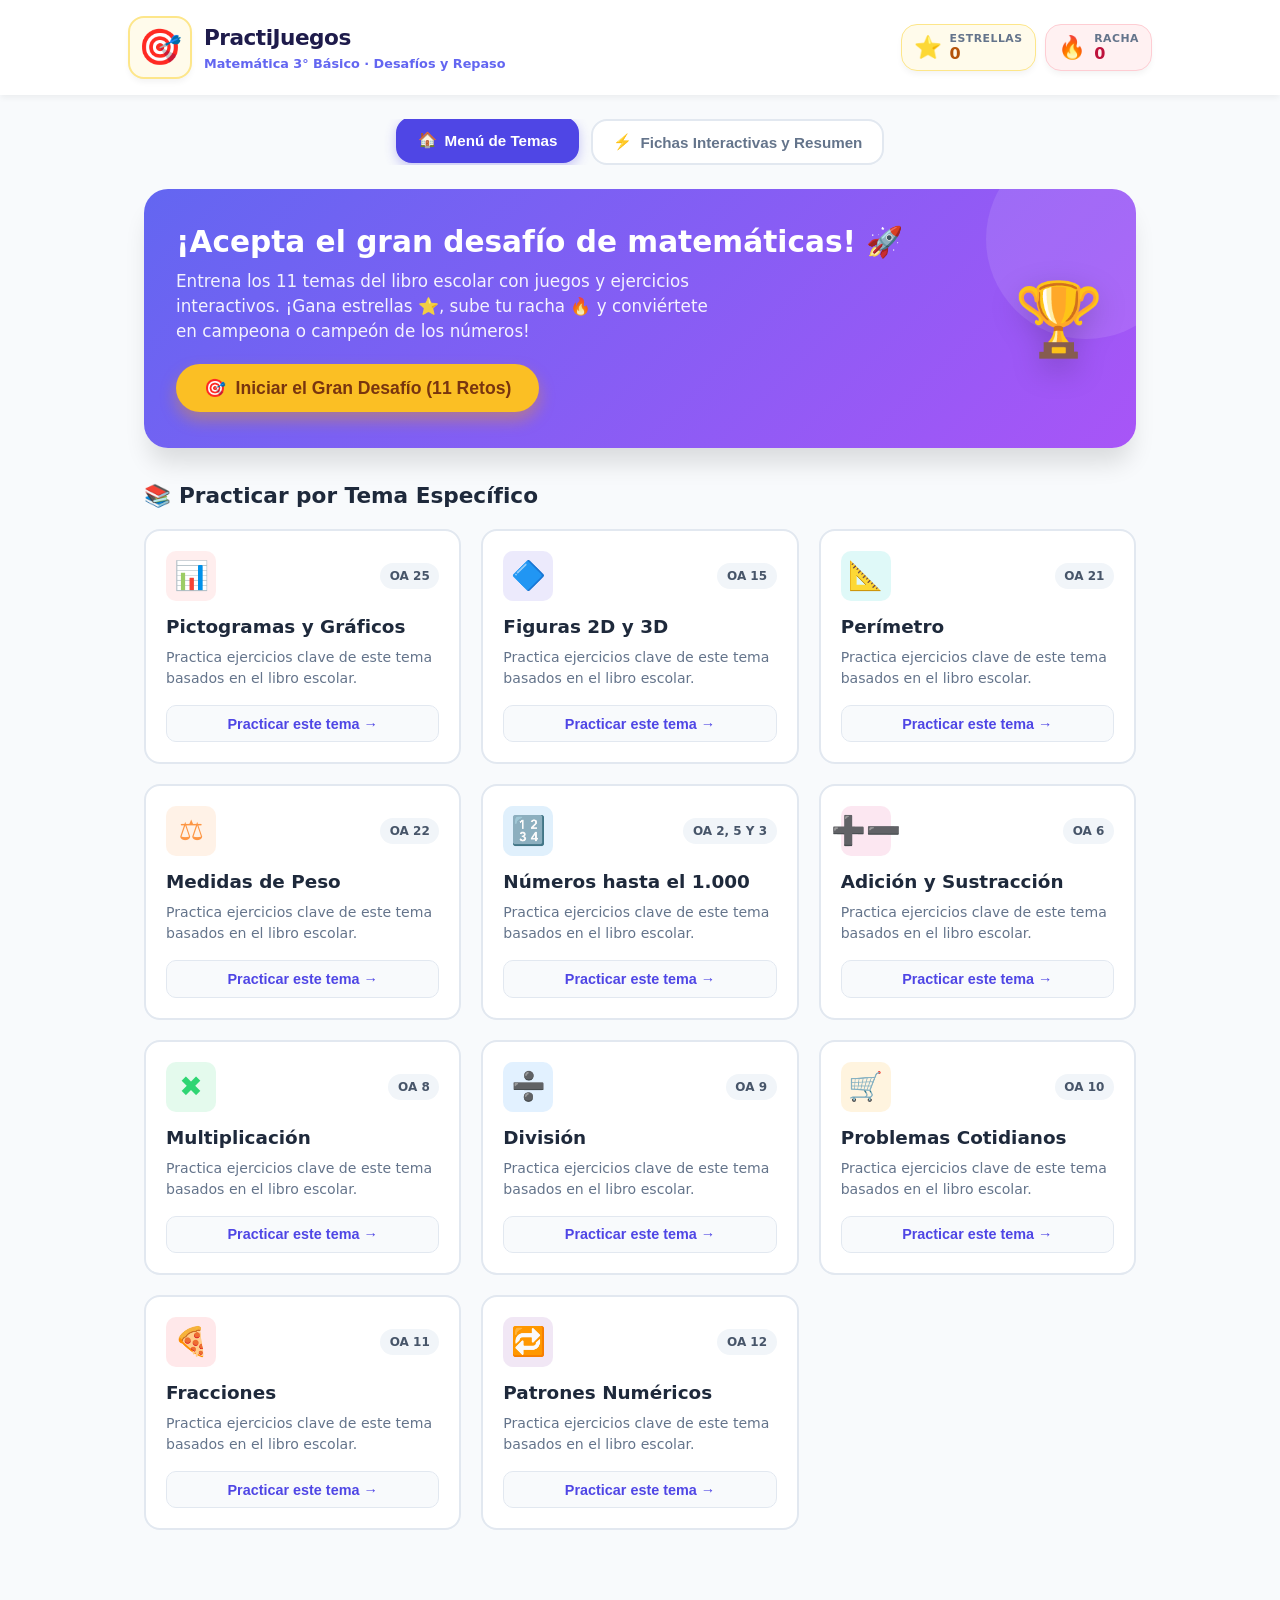
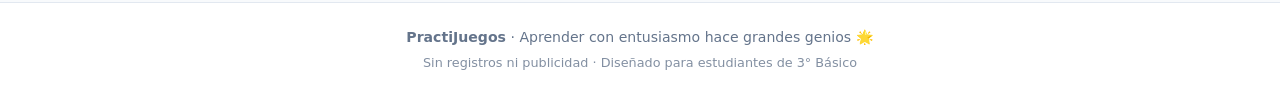
==== commit 8948779f: "Clarificar marcadores de Estrellas y Racha, e incluir ilustraciones SVG en todas las preguntas" ====
--- a/site/index.html
+++ b/site/index.html
@@ -10,7 +10,7 @@
 </head>
 <body>
 
-  <!-- Encabezado Principal -->
+  <!-- Encabezado Principal con Marcadores Claros -->
   <header class="app-header">
     <div class="header-container">
       <div class="logo-group">
@@ -21,13 +21,21 @@
         </div>
       </div>
       <div class="header-stats">
-        <div class="stat-chip" title="Estrellas ganadas">
-          <span>⭐</span>
-          <span id="stat-stars">0</span>
+        <!-- Marcador de Estrellas con Explicación Clara -->
+        <div class="stat-chip stat-chip-stars" title="Estrellas ganadas: ¡Ganas 2 estrellas por cada acierto!">
+          <span class="chip-icon">⭐</span>
+          <div class="stat-info">
+            <span class="stat-title">Estrellas</span>
+            <strong id="stat-stars" class="stat-number">0</strong>
+          </div>
         </div>
-        <div class="stat-chip" title="Racha de aciertos">
-          <span>🔥</span>
-          <span id="stat-streak">0</span>
+        <!-- Marcador de Racha con Explicación Clara -->
+        <div class="stat-chip stat-chip-streak" title="Racha de aciertos: Cuántas preguntas seguidas respondes bien">
+          <span class="chip-icon">🔥</span>
+          <div class="stat-info">
+            <span class="stat-title">Racha</span>
+            <strong id="stat-streak" class="stat-number">0</strong>
+          </div>
         </div>
       </div>
     </div>
@@ -54,7 +62,7 @@
           <h2>¡Acepta el gran desafío de matemáticas! 🚀</h2>
           <p>
             Entrena los 11 temas del libro escolar con juegos y ejercicios interactivos.
-            ¡Gana estrellas, supera retos y conviértete en campeona o campeón de los números!
+            ¡Gana estrellas ⭐, sube tu racha 🔥 y conviértete en campeona o campeón de los números!
           </p>
           <button id="btn-start-simulacro" class="btn-hero">
             <span>🎯</span> Iniciar el Gran Desafío (11 Retos)
@@ -85,7 +93,7 @@
           <button id="btn-quit-quiz" class="btn-quit" title="Salir al menú">✕ Salir</button>
         </div>
 
-        <!-- Pregunta y Botón de Audio -->
+        <!-- Pregunta y Botón de Audio Amigable -->
         <div class="question-header">
           <h3 id="question-text" class="question-text">
             Cargando desafío...
@@ -95,7 +103,7 @@
           </button>
         </div>
 
-        <!-- Ilustración visual o gráfico del problema -->
+        <!-- Ilustración visual o gráfico del problema (Siempre visible y atractivo) -->
         <div id="visual-container" class="visual-container">
           <!-- Se inyecta gráfico interactivo, SVG o diagrama -->
         </div>
--- a/site/css/style.css
+++ b/site/css/style.css
@@ -89,20 +89,65 @@
 .header-stats {
   display: flex;
   align-items: center;
-  gap: 0.75rem;
+  gap: 0.6rem;
 }
 
 .stat-chip {
-  background: #F1F5F9;
-  border: 1px solid #E2E8F0;
-  border-radius: 999px;
-  padding: 0.4rem 0.85rem;
-  font-weight: 700;
-  font-size: 0.9rem;
-  display: flex;
-  align-items: center;
-  gap: 0.4rem;
-  color: #334155;
+  background: #F8FAFC;
+  border: 1.5px solid #E2E8F0;
+  border-radius: var(--radius-md);
+  padding: 0.35rem 0.75rem;
+  display: flex;
+  align-items: center;
+  gap: 0.5rem;
+  box-shadow: var(--shadow-sm);
+  transition: transform 0.2s var(--bounce);
+}
+
+.stat-chip:hover {
+  transform: translateY(-2px);
+}
+
+.stat-chip-stars {
+  background: #FFFBEB;
+  border-color: #FDE68A;
+}
+
+.stat-chip-streak {
+  background: #FFF1F2;
+  border-color: #FECDD3;
+}
+
+.chip-icon {
+  font-size: 1.4rem;
+}
+
+.stat-info {
+  display: flex;
+  flex-direction: column;
+  line-height: 1.1;
+}
+
+.stat-title {
+  font-size: 0.68rem;
+  font-weight: 800;
+  color: #64748B;
+  text-transform: uppercase;
+  letter-spacing: 0.5px;
+}
+
+.stat-number {
+  font-size: 1rem;
+  font-weight: 900;
+  color: #1E293B;
+}
+
+.stat-chip-stars .stat-number {
+  color: #B45309;
+}
+
+.stat-chip-streak .stat-number {
+  color: #BE123C;
 }
 
 /* Nav Tabs */
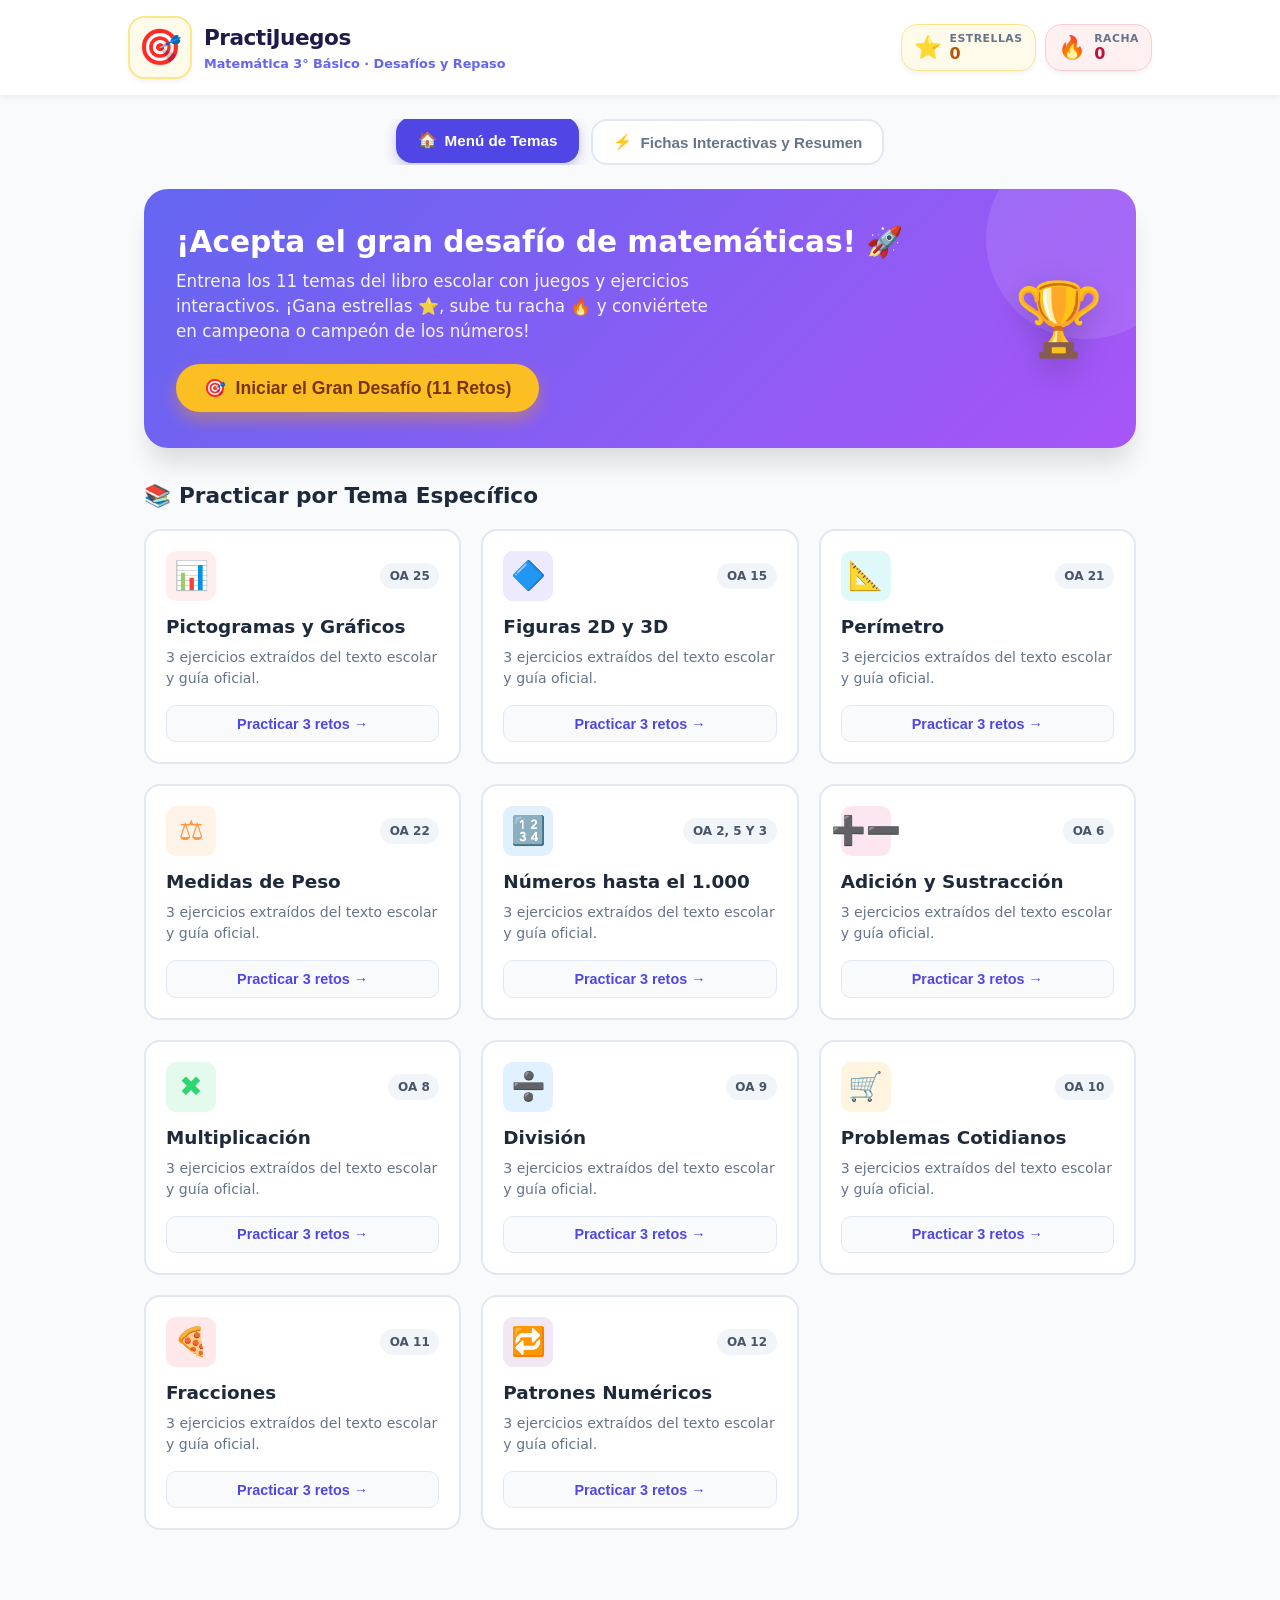
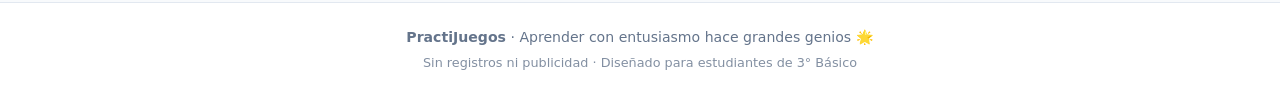
==== commit 26732e2b: "Banco ampliado a 33 preguntas del libro escolar con graficos visuales y control anti-cache v3" ====
--- a/site/index.html
+++ b/site/index.html
@@ -5,7 +5,8 @@
   <meta name="viewport" content="width=device-width, initial-scale=1.0">
   <title>PractiJuegos - Matemática 3° Básico</title>
   <meta name="description" content="Plataforma de repaso y desafíos interactivos de Matemática para 3° Básico.">
-  <link rel="stylesheet" href="css/style.css">
+  <meta http-equiv="Cache-Control" content="no-cache, no-store, must-revalidate">
+  <link rel="stylesheet" href="css/style.css?v=3">
   <link rel="icon" href="data:image/svg+xml,<svg xmlns=%22http://www.w3.org/2000/svg%22 viewBox=%220 0 100 100%22><text y=%22.9em%22 font-size=%2290%22>🎯</text></svg>">
 </head>
 <body>
@@ -171,10 +172,10 @@
     <p style="margin-top: 0.25rem; font-size: 0.8rem; opacity: 0.8;">Sin registros ni publicidad · Diseñado para estudiantes de 3° Básico</p>
   </footer>
 
-  <!-- Scripts -->
-  <script src="js/audio.js"></script>
-  <script src="js/confeti.js"></script>
-  <script src="js/datos_preguntas.js"></script>
-  <script src="js/app.js"></script>
+  <!-- Scripts con control de versión anti-caché -->
+  <script src="js/audio.js?v=3"></script>
+  <script src="js/confeti.js?v=3"></script>
+  <script src="js/datos_preguntas.js?v=3"></script>
+  <script src="js/app.js?v=3"></script>
 </body>
 </html>
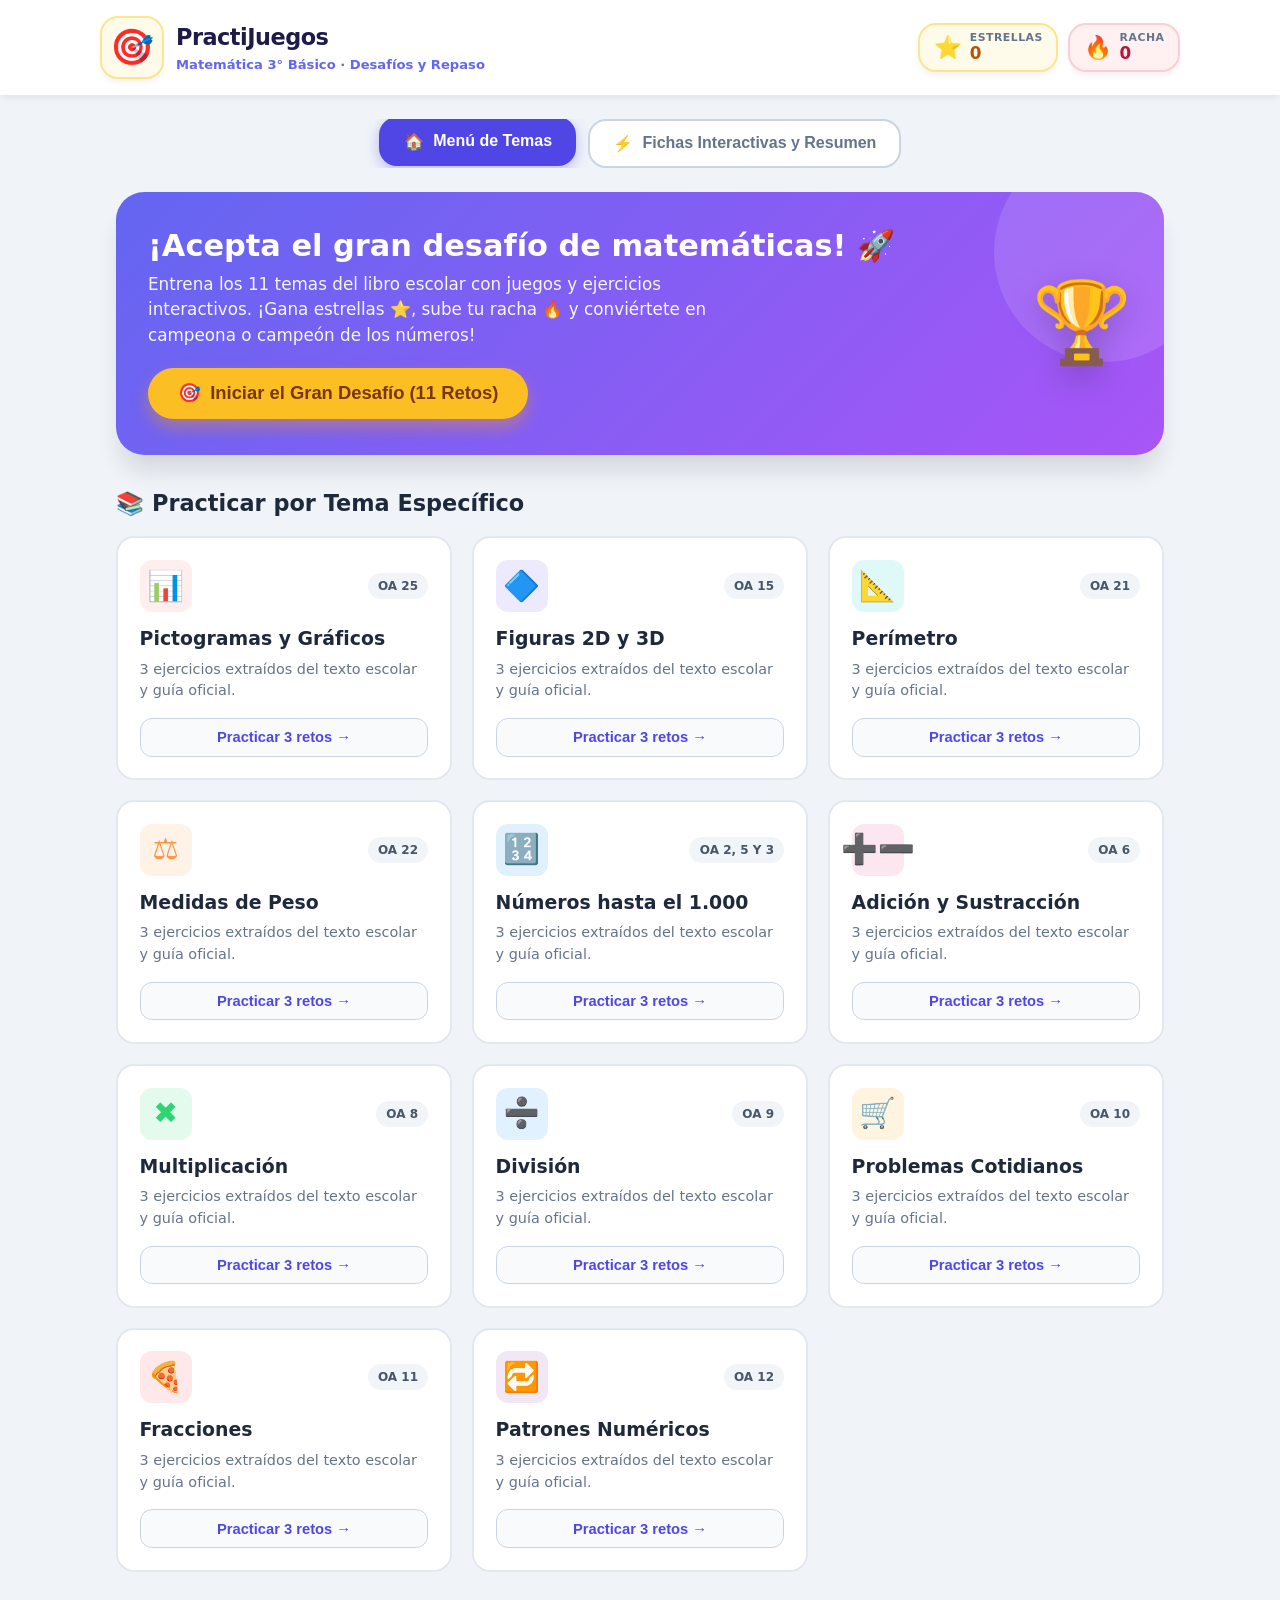
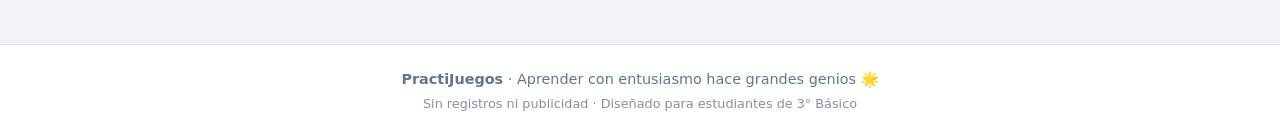
==== commit 7c53d9e3: "Transformar fichas en zona de mini-juegos 100% interactivos y corregir voz amigable y margenes visua" ====
--- a/site/index.html
+++ b/site/index.html
@@ -6,7 +6,9 @@
   <title>PractiJuegos - Matemática 3° Básico</title>
   <meta name="description" content="Plataforma de repaso y desafíos interactivos de Matemática para 3° Básico.">
   <meta http-equiv="Cache-Control" content="no-cache, no-store, must-revalidate">
-  <link rel="stylesheet" href="css/style.css?v=3">
+  <meta http-equiv="Pragma" content="no-cache">
+  <meta http-equiv="Expires" content="0">
+  <link rel="stylesheet" href="css/style.css?v=6">
   <link rel="icon" href="data:image/svg+xml,<svg xmlns=%22http://www.w3.org/2000/svg%22 viewBox=%220 0 100 100%22><text y=%22.9em%22 font-size=%2290%22>🎯</text></svg>">
 </head>
 <body>
@@ -172,10 +174,10 @@
     <p style="margin-top: 0.25rem; font-size: 0.8rem; opacity: 0.8;">Sin registros ni publicidad · Diseñado para estudiantes de 3° Básico</p>
   </footer>
 
-  <!-- Scripts con control de versión anti-caché -->
-  <script src="js/audio.js?v=3"></script>
-  <script src="js/confeti.js?v=3"></script>
-  <script src="js/datos_preguntas.js?v=3"></script>
-  <script src="js/app.js?v=3"></script>
+  <!-- Scripts con control de versión anti-caché v6 -->
+  <script src="js/audio.js?v=6"></script>
+  <script src="js/confeti.js?v=6"></script>
+  <script src="js/datos_preguntas.js?v=6"></script>
+  <script src="js/app.js?v=6"></script>
 </body>
 </html>
--- a/site/css/style.css
+++ b/site/css/style.css
@@ -1,3 +1,4 @@
+/* Estilos Generales y Zona de Mini-Juegos Interactivos */
 :root {
   --primary: #4F46E5;
   --primary-light: #EEF2FF;
@@ -7,15 +8,15 @@
   --success-light: #D1FAE5;
   --danger: #EF4444;
   --danger-light: #FEE2E2;
-  --bg: #F8FAFC;
+  --bg: #F0F4F8;
   --card-bg: #FFFFFF;
   --text-main: #1E293B;
   --text-muted: #64748B;
-  --radius-lg: 24px;
-  --radius-md: 16px;
-  --radius-sm: 10px;
-  --shadow-sm: 0 4px 6px -1px rgba(0, 0, 0, 0.05);
-  --shadow-md: 0 10px 15px -3px rgba(0, 0, 0, 0.08);
+  --radius-lg: 28px;
+  --radius-md: 18px;
+  --radius-sm: 12px;
+  --shadow-sm: 0 4px 6px -1px rgba(0, 0, 0, 0.06);
+  --shadow-md: 0 10px 20px -3px rgba(0, 0, 0, 0.08);
   --shadow-lg: 0 20px 25px -5px rgba(0, 0, 0, 0.12);
   --bounce: cubic-bezier(0.34, 1.56, 0.64, 1);
 }
@@ -48,7 +49,7 @@
 }
 
 .header-container {
-  max-width: 1024px;
+  max-width: 1080px;
   margin: 0 auto;
   display: flex;
   justify-content: space-between;
@@ -73,15 +74,15 @@
 }
 
 .logo-text h1 {
-  font-size: 1.35rem;
-  font-weight: 800;
+  font-size: 1.4rem;
+  font-weight: 900;
   color: #1E1B4B;
   letter-spacing: -0.5px;
 }
 
 .logo-text span {
-  font-size: 0.8rem;
-  font-weight: 600;
+  font-size: 0.82rem;
+  font-weight: 700;
   color: #6366F1;
   display: block;
 }
@@ -94,9 +95,9 @@
 
 .stat-chip {
   background: #F8FAFC;
-  border: 1.5px solid #E2E8F0;
+  border: 2px solid #E2E8F0;
   border-radius: var(--radius-md);
-  padding: 0.35rem 0.75rem;
+  padding: 0.35rem 0.85rem;
   display: flex;
   align-items: center;
   gap: 0.5rem;
@@ -137,7 +138,7 @@
 }
 
 .stat-number {
-  font-size: 1rem;
+  font-size: 1.05rem;
   font-weight: 900;
   color: #1E293B;
 }
@@ -152,7 +153,7 @@
 
 /* Nav Tabs */
 .nav-tabs {
-  max-width: 1024px;
+  max-width: 1080px;
   margin: 1.5rem auto 0;
   padding: 0 1rem;
   display: flex;
@@ -167,22 +168,22 @@
 
 .nav-tab {
   background: white;
-  border: 2px solid #E2E8F0;
-  padding: 0.75rem 1.25rem;
+  border: 2.5px solid #CBD5E1;
+  padding: 0.8rem 1.4rem;
   border-radius: var(--radius-md);
-  font-weight: 700;
-  font-size: 0.95rem;
+  font-weight: 800;
+  font-size: 1rem;
   color: var(--text-muted);
   cursor: pointer;
   display: flex;
   align-items: center;
-  gap: 0.5rem;
+  gap: 0.6rem;
   white-space: nowrap;
   transition: all 0.2s ease;
 }
 
 .nav-tab:hover {
-  border-color: #CBD5E1;
+  border-color: #94A3B8;
   color: var(--text-main);
 }
 
@@ -190,18 +191,18 @@
   background: #4F46E5;
   color: white;
   border-color: #4F46E5;
-  box-shadow: 0 4px 12px rgba(79, 70, 229, 0.3);
+  box-shadow: 0 4px 14px rgba(79, 70, 229, 0.35);
   transform: translateY(-2px);
 }
 
-/* Filtros de Fichas */
+/* Filtros de Juegos */
 .filter-chip {
   background: white;
-  border: 1.5px solid #CBD5E1;
-  padding: 0.45rem 1rem;
+  border: 2px solid #CBD5E1;
+  padding: 0.5rem 1.1rem;
   border-radius: 999px;
-  font-size: 0.88rem;
-  font-weight: 700;
+  font-size: 0.9rem;
+  font-weight: 800;
   color: #475569;
   cursor: pointer;
   transition: all 0.2s;
@@ -216,12 +217,12 @@
   background: #4F46E5;
   color: white;
   border-color: #4F46E5;
-  box-shadow: 0 2px 6px rgba(79, 70, 229, 0.25);
+  box-shadow: 0 2px 8px rgba(79, 70, 229, 0.25);
 }
 
 /* Main Container */
 .main-content {
-  max-width: 1024px;
+  max-width: 1080px;
   margin: 1.5rem auto;
   padding: 0 1rem 3rem;
   flex: 1;
@@ -248,34 +249,34 @@
   position: absolute;
   top: -50px;
   right: -50px;
-  width: 200px;
-  height: 200px;
-  background: rgba(255, 255, 255, 0.1);
+  width: 220px;
+  height: 220px;
+  background: rgba(255, 255, 255, 0.12);
   border-radius: 50%;
   pointer-events: none;
 }
 
 .hero-text h2 {
-  font-size: 1.85rem;
-  font-weight: 800;
+  font-size: 1.9rem;
+  font-weight: 900;
   margin-bottom: 0.5rem;
   line-height: 1.2;
 }
 
 .hero-text p {
   font-size: 1.05rem;
-  opacity: 0.92;
+  opacity: 0.94;
   margin-bottom: 1.25rem;
-  max-width: 550px;
+  max-width: 560px;
 }
 
 .btn-hero {
   background: #FBBF24;
   color: #78350F;
   border: none;
-  font-weight: 800;
-  font-size: 1.1rem;
-  padding: 0.85rem 1.75rem;
+  font-weight: 900;
+  font-size: 1.15rem;
+  padding: 0.9rem 1.85rem;
   border-radius: 999px;
   cursor: pointer;
   display: inline-flex;
@@ -292,7 +293,7 @@
 }
 
 .hero-badge {
-  font-size: 4.5rem;
+  font-size: 5rem;
   filter: drop-shadow(0 10px 15px rgba(0,0,0,0.2));
   animation: float 3s ease-in-out infinite;
 }
@@ -304,8 +305,8 @@
 
 /* Grid de Temas */
 .section-title {
-  font-size: 1.35rem;
-  font-weight: 800;
+  font-size: 1.4rem;
+  font-weight: 900;
   color: #1E293B;
   margin-bottom: 1rem;
   display: flex;
@@ -315,7 +316,7 @@
 
 .temas-grid {
   display: grid;
-  grid-template-columns: repeat(auto-fill, minmax(280px, 1fr));
+  grid-template-columns: repeat(auto-fill, minmax(290px, 1fr));
   gap: 1.25rem;
 }
 
@@ -323,7 +324,7 @@
   background: white;
   border: 2px solid #E2E8F0;
   border-radius: var(--radius-md);
-  padding: 1.25rem;
+  padding: 1.35rem;
   cursor: pointer;
   transition: all 0.25s var(--bounce);
   display: flex;
@@ -346,13 +347,13 @@
 }
 
 .tema-icon-box {
-  width: 50px;
-  height: 50px;
+  width: 52px;
+  height: 52px;
   border-radius: var(--radius-sm);
   display: flex;
   align-items: center;
   justify-content: center;
-  font-size: 1.75rem;
+  font-size: 1.85rem;
 }
 
 .tema-oa-badge {
@@ -360,20 +361,20 @@
   color: #475569;
   font-size: 0.75rem;
   font-weight: 800;
-  padding: 0.25rem 0.6rem;
+  padding: 0.25rem 0.65rem;
   border-radius: 999px;
   text-transform: uppercase;
 }
 
 .tema-title {
-  font-size: 1.15rem;
-  font-weight: 700;
+  font-size: 1.18rem;
+  font-weight: 800;
   color: #1E293B;
   margin-bottom: 0.4rem;
 }
 
 .tema-desc {
-  font-size: 0.88rem;
+  font-size: 0.9rem;
   color: var(--text-muted);
   flex: 1;
   margin-bottom: 1rem;
@@ -382,11 +383,11 @@
 .tema-btn {
   background: #F8FAFC;
   color: #4F46E5;
-  border: 1px solid #E2E8F0;
+  border: 1.5px solid #CBD5E1;
   border-radius: var(--radius-sm);
-  font-weight: 700;
-  font-size: 0.9rem;
-  padding: 0.6rem 1rem;
+  font-weight: 800;
+  font-size: 0.92rem;
+  padding: 0.65rem 1rem;
   text-align: center;
   transition: background 0.2s;
 }
@@ -397,14 +398,14 @@
   border-color: #4F46E5;
 }
 
-/* Pantalla del Quiz */
+/* Quiz Container */
 .quiz-container {
   background: white;
   border-radius: var(--radius-lg);
   padding: 2rem;
   box-shadow: var(--shadow-md);
   border: 2px solid #E2E8F0;
-  max-width: 740px;
+  max-width: 760px;
   margin: 0 auto;
 }
 
@@ -437,9 +438,9 @@
 .btn-quit {
   background: #F1F5F9;
   border: none;
-  padding: 0.4rem 0.8rem;
+  padding: 0.4rem 0.85rem;
   border-radius: 999px;
-  font-weight: 700;
+  font-weight: 800;
   font-size: 0.85rem;
   cursor: pointer;
   color: #64748B;
@@ -458,8 +459,8 @@
 }
 
 .question-text {
-  font-size: 1.25rem;
-  font-weight: 700;
+  font-size: 1.3rem;
+  font-weight: 800;
   color: #1E293B;
   flex: 1;
   line-height: 1.35;
@@ -467,21 +468,22 @@
 
 .btn-speak {
   background: #FFFBEB;
-  border: 1px solid #FDE68A;
-  font-size: 1.25rem;
+  border: 2px solid #FDE68A;
+  font-size: 1.35rem;
   border-radius: 50%;
-  width: 44px;
-  height: 44px;
+  width: 48px;
+  height: 48px;
   display: flex;
   align-items: center;
   justify-content: center;
   cursor: pointer;
   flex-shrink: 0;
   transition: transform 0.15s var(--bounce);
+  box-shadow: var(--shadow-sm);
 }
 
 .btn-speak:hover {
-  transform: scale(1.1);
+  transform: scale(1.12);
   background: #FEF3C7;
 }
 
@@ -495,11 +497,10 @@
   display: flex;
   justify-content: center;
   align-items: center;
-  min-height: 160px;
+  min-height: 170px;
   overflow-x: auto;
 }
 
-/* Gráficos específicos garantizando CERO solapamientos */
 .figura-svg {
   display: block;
   margin: 0 auto;
@@ -508,117 +509,6 @@
   overflow: visible !important;
 }
 
-.pictograma-table {
-  width: 100%;
-  border-collapse: collapse;
-}
-
-.pictograma-table td {
-  padding: 0.6rem 0.75rem;
-  border-bottom: 1px solid #E2E8F0;
-  font-weight: 700;
-}
-
-.barras-container {
-  display: flex;
-  align-items: flex-end;
-  gap: 1.75rem;
-  height: 170px;
-  padding-bottom: 1.5rem;
-}
-
-.barra-col {
-  display: flex;
-  flex-direction: column;
-  align-items: center;
-  width: 65px;
-}
-
-.barra-rect {
-  width: 100%;
-  border-radius: 8px 8px 0 0;
-  display: flex;
-  justify-content: center;
-  align-items: flex-start;
-  color: #1E293B;
-  font-weight: 800;
-  padding-top: 0.25rem;
-  transition: height 0.4s ease;
-  box-shadow: var(--shadow-sm);
-}
-
-.barra-label {
-  font-size: 0.88rem;
-  font-weight: 700;
-  margin-top: 0.5rem;
-  text-align: center;
-}
-
-/* Cuadrícula Escolar para Operaciones */
-.cuadricula-operacion {
-  background: white;
-  border: 2px solid #CBD5E1;
-  border-radius: 12px;
-  padding: 1rem 1.75rem;
-  box-shadow: var(--shadow-sm);
-  display: inline-block;
-  font-family: monospace;
-}
-
-.cuadricula-headers {
-  display: flex;
-  justify-content: flex-end;
-  gap: 1.5rem;
-  font-size: 0.95rem;
-  font-weight: 800;
-  color: #6366F1;
-  border-bottom: 1.5px dashed #CBD5E1;
-  padding-bottom: 0.25rem;
-  margin-bottom: 0.5rem;
-}
-
-.cuadricula-filas {
-  font-size: 2rem;
-  font-weight: 800;
-  text-align: right;
-  letter-spacing: 0.6rem;
-}
-
-.cuadricula-linea {
-  border-bottom: 3.5px solid #1E293B;
-  margin-top: 0.25rem;
-}
-
-/* Secuencias Numéricas */
-.secuencia-chips {
-  display: flex;
-  gap: 0.6rem;
-  flex-wrap: wrap;
-  align-items: center;
-  justify-content: center;
-}
-
-.chip-num {
-  background: white;
-  border: 2.5px solid #6366F1;
-  color: #4F46E5;
-  font-size: 1.35rem;
-  font-weight: 800;
-  width: 54px;
-  height: 54px;
-  border-radius: 50%;
-  display: flex;
-  align-items: center;
-  justify-content: center;
-  box-shadow: var(--shadow-sm);
-}
-
-.chip-q {
-  border-color: #F59E0B;
-  color: #D97706;
-  background: #FFFBEB;
-}
-
 /* Opciones de respuesta */
 .options-grid {
   display: grid;
@@ -635,17 +525,17 @@
 
 .option-btn {
   background: white;
-  border: 2px solid #E2E8F0;
+  border: 2.5px solid #E2E8F0;
   border-radius: var(--radius-md);
-  padding: 1rem 1.25rem;
-  font-size: 1.05rem;
-  font-weight: 700;
+  padding: 1.05rem 1.3rem;
+  font-size: 1.08rem;
+  font-weight: 800;
   color: #1E293B;
   text-align: left;
   cursor: pointer;
   display: flex;
   align-items: center;
-  gap: 0.75rem;
+  gap: 0.85rem;
   transition: all 0.15s var(--bounce);
   box-shadow: var(--shadow-sm);
 }
@@ -659,14 +549,14 @@
 .option-letter {
   background: #F1F5F9;
   color: #475569;
-  width: 32px;
-  height: 32px;
+  width: 34px;
+  height: 34px;
   border-radius: 50%;
   display: flex;
   align-items: center;
   justify-content: center;
-  font-size: 0.9rem;
-  font-weight: 800;
+  font-size: 0.95rem;
+  font-weight: 900;
   flex-shrink: 0;
 }
 
@@ -710,30 +600,30 @@
 
 .feedback-card.correct {
   background: #ECFDF5;
-  border: 2px solid #6EE7B7;
+  border: 2.5px solid #6EE7B7;
   color: #065F46;
 }
 
 .feedback-card.wrong {
   background: #FFFBEB;
-  border: 2px solid #FCD34D;
+  border: 2.5px solid #FCD34D;
   color: #92400E;
 }
 
 .feedback-icon {
-  font-size: 2rem;
+  font-size: 2.2rem;
   flex-shrink: 0;
 }
 
 .feedback-body h4 {
-  font-size: 1.1rem;
-  font-weight: 800;
+  font-size: 1.15rem;
+  font-weight: 900;
   margin-bottom: 0.25rem;
 }
 
 .feedback-body p {
-  font-size: 0.95rem;
-  line-height: 1.4;
+  font-size: 0.98rem;
+  line-height: 1.45;
   margin-bottom: 0.75rem;
 }
 
@@ -741,15 +631,15 @@
   background: #10B981;
   color: white;
   border: none;
-  font-weight: 800;
-  font-size: 1.05rem;
-  padding: 0.65rem 1.5rem;
+  font-weight: 900;
+  font-size: 1.1rem;
+  padding: 0.7rem 1.6rem;
   border-radius: 999px;
   cursor: pointer;
   display: inline-flex;
   align-items: center;
   gap: 0.5rem;
-  box-shadow: 0 4px 10px rgba(16, 185, 129, 0.3);
+  box-shadow: 0 4px 10px rgba(16, 185, 129, 0.35);
   transition: all 0.2s var(--bounce);
 }
 
@@ -789,14 +679,14 @@
 }
 
 .results-stars {
-  font-size: 2.2rem;
+  font-size: 2.4rem;
   margin-bottom: 1.25rem;
 }
 
 .results-msg {
-  font-size: 1.2rem;
+  font-size: 1.25rem;
   color: #334155;
-  font-weight: 600;
+  font-weight: 700;
   margin-bottom: 2rem;
 }
 
@@ -808,18 +698,18 @@
 }
 
 /* ========================================================
-   FICHAS INTERACTIVAS (Rediseño Rico, Vistoso y Dinámico)
+   ZONA DE MINI-JUEGOS Y JUGUETES MATEMÁTICOS (100% VISUAL)
    ======================================================== */
 .fichas-grid {
   display: grid;
-  grid-template-columns: repeat(auto-fill, minmax(320px, 1fr));
-  gap: 1.5rem;
+  grid-template-columns: repeat(auto-fill, minmax(330px, 1fr));
+  gap: 1.75rem;
 }
 
 .ficha-card-interactive {
   background: white;
   border-radius: var(--radius-lg);
-  border: 2px solid #E2E8F0;
+  border: 2.5px solid #E2E8F0;
   overflow: hidden;
   box-shadow: var(--shadow-md);
   transition: transform 0.25s var(--bounce), box-shadow 0.25s;
@@ -828,107 +718,370 @@
 }
 
 .ficha-card-interactive:hover {
-  transform: translateY(-5px);
+  transform: translateY(-6px);
   box-shadow: var(--shadow-lg);
   border-color: #6366F1;
 }
 
 .ficha-header-bar {
-  padding: 1.25rem 1.5rem;
+  padding: 1.15rem 1.4rem;
   color: white;
   display: flex;
+  flex-direction: column;
+  gap: 0.55rem;
+}
+
+.ficha-header-top {
+  display: flex;
   justify-content: space-between;
   align-items: center;
 }
 
-.ficha-header-title {
-  display: flex;
-  align-items: center;
-  gap: 0.75rem;
-}
-
-.ficha-header-title h3 {
-  font-size: 1.15rem;
-  font-weight: 800;
-  line-height: 1.2;
+.ficha-oa-tag {
+  background: rgba(255, 255, 255, 0.25);
+  padding: 0.2rem 0.65rem;
+  border-radius: 999px;
+  font-size: 0.78rem;
+  font-weight: 800;
+  letter-spacing: 0.5px;
+  white-space: nowrap;
 }
 
 .badge-interactive {
-  background: rgba(255, 255, 255, 0.25);
+  background: rgba(255, 255, 255, 0.32);
   backdrop-filter: blur(4px);
-  padding: 0.25rem 0.6rem;
+  padding: 0.25rem 0.75rem;
   border-radius: 999px;
   font-size: 0.75rem;
-  font-weight: 800;
+  font-weight: 900;
   text-transform: uppercase;
   letter-spacing: 0.5px;
+  white-space: nowrap !important;
+  flex-shrink: 0;
+  display: inline-flex;
+  align-items: center;
+  gap: 0.3rem;
+}
+
+.ficha-header-main {
+  display: flex;
+  align-items: center;
+  gap: 0.75rem;
+}
+
+.ficha-header-icon {
+  font-size: 2.2rem;
+  line-height: 1;
+  flex-shrink: 0;
+}
+
+.ficha-header-main h3 {
+  font-size: 1.25rem;
+  font-weight: 900;
+  line-height: 1.25;
+  margin: 0;
+  color: #FFFFFF;
 }
 
 .ficha-content-body {
-  padding: 1.5rem;
+  padding: 1.4rem;
   flex: 1;
   display: flex;
   flex-direction: column;
-  gap: 1.25rem;
-}
-
-/* Caja de Regla de Oro */
+  gap: 1.2rem;
+}
+
+/* Regla visual destacada (Corta y directa) */
+/* Misión Interactiva en Fichas */
+.mision-banner {
+  background: linear-gradient(135deg, #EEF2FF 0%, #E0E7FF 100%);
+  border: 1.5px solid #C7D2FE;
+  border-radius: 12px;
+  padding: 0.75rem 1rem;
+  display: flex;
+  align-items: center;
+  gap: 0.75rem;
+}
+
+.mision-icon {
+  font-size: 1.8rem;
+  line-height: 1;
+  flex-shrink: 0;
+}
+
+.mision-label {
+  font-size: 0.75rem;
+  font-weight: 800;
+  text-transform: uppercase;
+  letter-spacing: 0.5px;
+  color: #4F46E5;
+}
+
+.mision-desc {
+  font-size: 0.92rem;
+  font-weight: 700;
+  color: #1E293B;
+  line-height: 1.35;
+}
+
+/* Área de Playground de Mini-Juegos */
+.ficha-playground-arena {
+  background: #F8FAFC;
+  border: 2px solid #E2E8F0;
+  border-radius: var(--radius-md);
+  padding: 1.15rem;
+  box-shadow: inset 0 2px 4px rgba(0,0,0,0.02);
+  display: flex;
+  flex-direction: column;
+  gap: 0.85rem;
+}
+
+/* Secreto Matemático Desbloqueado */
+.ficha-secreto-box {
+  background: #FFFBEB;
+  border: 1.5px solid #FCD34D;
+  border-left: 5px solid #F59E0B;
+  border-radius: 10px;
+  padding: 0.8rem 1rem;
+  display: flex;
+  align-items: flex-start;
+  gap: 0.6rem;
+  font-size: 0.88rem;
+  line-height: 1.4;
+  color: #78350F;
+  font-weight: 600;
+}
+
+.secreto-star {
+  font-size: 1.2rem;
+  flex-shrink: 0;
+}
+
+.secreto-text {
+  flex: 1;
+}
+
+/* Controles de Mini-Juegos */
+.mini-game-controls {
+  display: flex;
+  flex-wrap: wrap;
+  gap: 0.45rem;
+  align-items: center;
+  justify-content: center;
+}
+
+.btn-game-chip {
+  background: white;
+  border: 2px solid #CBD5E1;
+  border-radius: 999px;
+  padding: 0.35rem 0.85rem;
+  font-weight: 800;
+  font-size: 0.88rem;
+  color: #334155;
+  cursor: pointer;
+  transition: all 0.15s ease;
+  display: inline-flex;
+  align-items: center;
+  gap: 0.35rem;
+}
+
+.btn-game-chip:hover {
+  background: #EEF2FF;
+  border-color: #6366F1;
+  color: #4F46E5;
+  transform: translateY(-2px);
+}
+
+.btn-game-chip.active {
+  background: #4F46E5;
+  border-color: #4338CA;
+  color: #FFFFFF;
+}
+
+.mini-game-stage {
+  background: white;
+  border: 2px solid #E2E8F0;
+  border-radius: 12px;
+  padding: 0.9rem;
+  display: flex;
+  flex-direction: column;
+  align-items: center;
+  justify-content: center;
+  min-height: 130px;
+  position: relative;
+  overflow: hidden;
+}
+
+.mini-game-banner {
+  background: #10B981;
+  color: white;
+  border-radius: 10px;
+  padding: 0.6rem 0.9rem;
+  font-weight: 800;
+  font-size: 0.92rem;
+  text-align: center;
+  width: 100%;
+  box-shadow: var(--shadow-sm);
+  line-height: 1.35;
+}
+
+/* Horno de Galletitas */
+.bandeja-horno {
+  background: linear-gradient(145deg, #334155 0%, #1E293B 100%);
+  border: 4px solid #64748B;
+  border-radius: 14px;
+  padding: 1rem;
+  box-shadow: inset 0 3px 6px rgba(0,0,0,0.4), 0 4px 10px rgba(0,0,0,0.15);
+  display: flex;
+  flex-direction: column;
+  align-items: center;
+  gap: 0.6rem;
+  width: 100%;
+}
+
+.bandeja-grid {
+  display: grid;
+  gap: 0.6rem;
+  justify-content: center;
+}
+
+.galletita-btn {
+  background: none;
+  border: none;
+  font-size: 2rem;
+  cursor: pointer;
+  line-height: 1;
+  transition: transform 0.2s cubic-bezier(0.34, 1.56, 0.64, 1);
+  padding: 0.2rem;
+  filter: drop-shadow(0 2px 4px rgba(0,0,0,0.3));
+}
+
+.galletita-btn:hover {
+  transform: scale(1.35) rotate(10deg);
+}
+
+.galletita-btn:active {
+  transform: scale(0.9);
+}
+
+/* Pizzería */
+.pizza-container {
+  display: flex;
+  justify-content: center;
+  align-items: center;
+  padding: 0.5rem;
+}
+
+/* Vagones de tren */
+.train-wagon-track {
+  display: flex;
+  align-items: center;
+  gap: 0.35rem;
+  overflow-x: auto;
+  padding: 0.5rem 0.2rem;
+  max-width: 100%;
+}
+
+.train-loco {
+  font-size: 2.2rem;
+  line-height: 1;
+  flex-shrink: 0;
+}
+
+.train-wagon {
+  background: #EEF2FF;
+  border: 2px solid #6366F1;
+  border-radius: 8px;
+  padding: 0.4rem 0.6rem;
+  font-weight: 900;
+  font-size: 1.1rem;
+  color: #4338CA;
+  min-width: 48px;
+  text-align: center;
+  flex-shrink: 0;
+}
+
+.train-wagon.missing {
+  background: #FEF3C7;
+  border: 2px dashed #D97706;
+  color: #B45309;
+}
+
 .regla-oro-box {
   background: #FFFBEB;
-  border-left: 4px solid #F59E0B;
-  border-radius: 8px;
-  padding: 0.85rem 1rem;
-  font-size: 0.92rem;
+  border-left: 5px solid #F59E0B;
+  border-radius: 10px;
+  padding: 0.85rem 1.1rem;
+  font-size: 0.98rem;
   color: #78350F;
-  font-weight: 600;
-}
-
-.regla-oro-box strong {
-  color: #B45309;
-}
-
-/* Mini Laboratorio Interactivo */
+  font-weight: 700;
+  line-height: 1.4;
+}
+
+/* Contenedor del Mini-Juego */
 .ficha-widget-box {
   background: #F8FAFC;
-  border: 1.5px solid #E2E8F0;
+  border: 2px solid #E2E8F0;
   border-radius: var(--radius-md);
-  padding: 1rem;
+  padding: 1.2rem;
+  box-shadow: inset 0 2px 4px rgba(0,0,0,0.02);
 }
 
 .widget-label {
-  font-size: 0.82rem;
-  font-weight: 800;
-  color: #6366F1;
+  font-size: 0.85rem;
+  font-weight: 900;
+  color: #4F46E5;
   text-transform: uppercase;
   letter-spacing: 0.5px;
-  margin-bottom: 0.75rem;
+  margin-bottom: 0.85rem;
   display: flex;
   align-items: center;
   gap: 0.4rem;
 }
 
-.widget-control-row {
-  display: flex;
-  align-items: center;
-  justify-content: space-between;
-  gap: 0.5rem;
-  margin-bottom: 0.5rem;
+/* Botones y controles de juego */
+.btn-toy {
+  background: white;
+  border: 2.5px solid #CBD5E1;
+  padding: 0.45rem 0.85rem;
+  border-radius: var(--radius-sm);
+  font-weight: 800;
+  font-size: 0.95rem;
+  cursor: pointer;
+  display: inline-flex;
+  align-items: center;
+  justify-content: center;
+  gap: 0.35rem;
+  color: #1E293B;
+  transition: all 0.15s var(--bounce);
+  box-shadow: var(--shadow-sm);
+}
+
+.btn-toy:hover {
+  background: #EEF2FF;
+  border-color: #6366F1;
+  color: #4F46E5;
+  transform: translateY(-2px);
+}
+
+.btn-toy:active {
+  transform: scale(0.95);
 }
 
 .btn-stepper {
   background: white;
   border: 2px solid #CBD5E1;
-  width: 34px;
-  height: 34px;
-  border-radius: 8px;
-  font-weight: 800;
-  font-size: 1.2rem;
+  width: 38px;
+  height: 38px;
+  border-radius: 10px;
+  font-weight: 900;
+  font-size: 1.3rem;
   cursor: pointer;
   display: flex;
   align-items: center;
   justify-content: center;
   color: #1E293B;
-  transition: background 0.15s, border-color 0.15s;
+  transition: all 0.15s var(--bounce);
 }
 
 .btn-stepper:hover {
@@ -941,23 +1094,69 @@
   background: #10B981;
   color: white;
   font-weight: 800;
-  font-size: 0.95rem;
-  padding: 0.4rem 0.8rem;
-  border-radius: 8px;
+  font-size: 1rem;
+  padding: 0.6rem 1rem;
+  border-radius: var(--radius-sm);
   text-align: center;
-  display: inline-block;
-  margin-top: 0.5rem;
-}
-
-.ficha-puntos-list {
-  padding-left: 1.25rem;
+  display: block;
+  margin-top: 0.75rem;
+  box-shadow: var(--shadow-sm);
+}
+
+/* Animaciones de Juego */
+.cookie-grid {
+  display: grid;
+  grid-template-columns: repeat(auto-fit, minmax(40px, 1fr));
+  gap: 0.5rem;
+  background: #FEF3C7;
+  border: 2px dashed #F59E0B;
+  border-radius: 12px;
+  padding: 0.75rem;
+  margin: 0.75rem 0;
+  justify-items: center;
+}
+
+.cookie-item {
+  font-size: 1.8rem;
+  cursor: pointer;
+  transition: transform 0.15s var(--bounce);
+}
+
+.cookie-item:hover {
+  transform: scale(1.3) rotate(10deg);
+}
+
+.toy-shelf {
+  background: white;
+  border: 2px solid #E2E8F0;
+  border-radius: 10px;
+  padding: 0.6rem 0.8rem;
+  margin-bottom: 0.5rem;
+  display: flex;
+  align-items: center;
+  gap: 0.6rem;
+}
+
+.shelf-title {
+  width: 75px;
+  font-size: 0.85rem;
+  font-weight: 800;
+  color: #475569;
+}
+
+.shelf-items {
+  font-size: 1.4rem;
+  letter-spacing: 4px;
+  flex: 1;
+}
+
+.shelf-count {
+  font-weight: 900;
+  color: #4F46E5;
+  background: #EEF2FF;
+  padding: 0.2rem 0.5rem;
+  border-radius: 6px;
   font-size: 0.9rem;
-  color: #475569;
-  line-height: 1.5;
-}
-
-.ficha-puntos-list li {
-  margin-bottom: 0.4rem;
 }
 
 /* Footer */
@@ -965,7 +1164,7 @@
   text-align: center;
   padding: 1.5rem;
   color: var(--text-muted);
-  font-size: 0.88rem;
+  font-size: 0.9rem;
   margin-top: auto;
   border-top: 1px solid #E2E8F0;
   background: white;
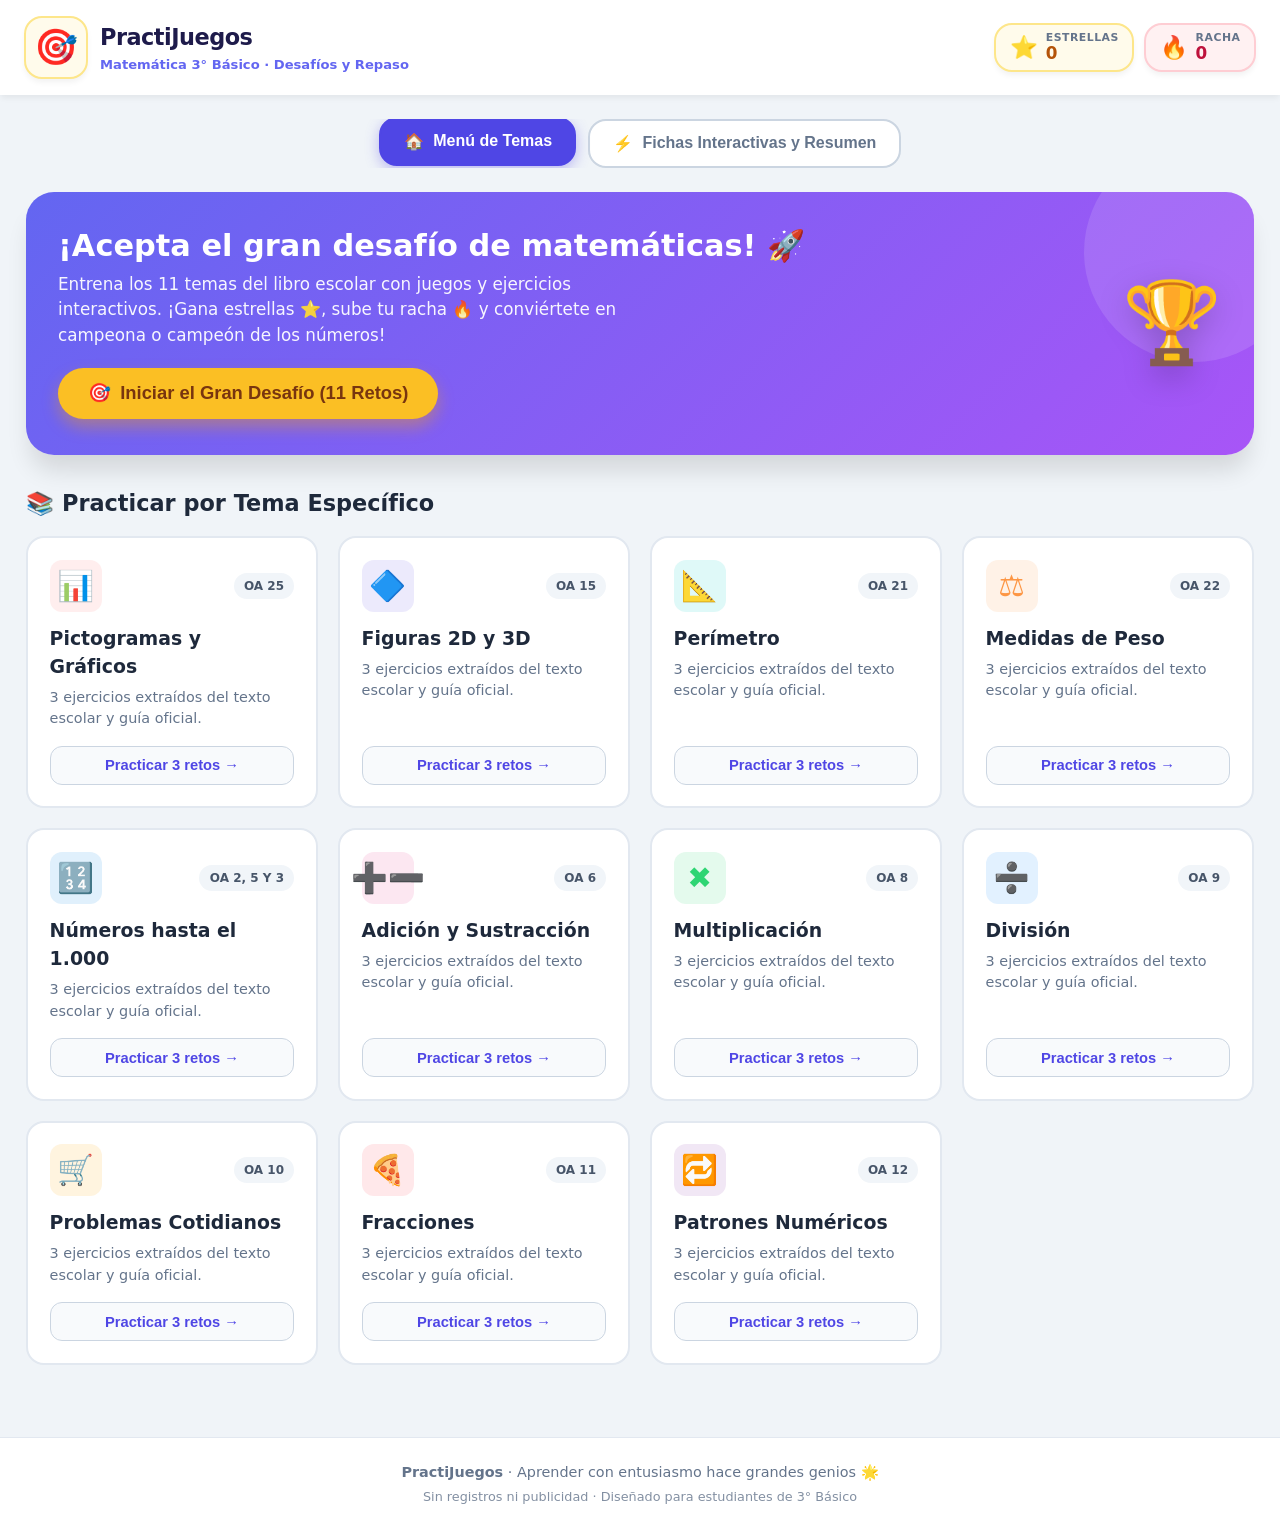
==== commit 0d8fd9d7: "Corregir disposicion espacial amplia: cuadricula espaciosa de 2 columnas, botones en linea horizonta" ====
--- a/site/index.html
+++ b/site/index.html
@@ -8,7 +8,7 @@
   <meta http-equiv="Cache-Control" content="no-cache, no-store, must-revalidate">
   <meta http-equiv="Pragma" content="no-cache">
   <meta http-equiv="Expires" content="0">
-  <link rel="stylesheet" href="css/style.css?v=6">
+  <link rel="stylesheet" href="css/style.css?v=8">
   <link rel="icon" href="data:image/svg+xml,<svg xmlns=%22http://www.w3.org/2000/svg%22 viewBox=%220 0 100 100%22><text y=%22.9em%22 font-size=%2290%22>🎯</text></svg>">
 </head>
 <body>
@@ -174,10 +174,10 @@
     <p style="margin-top: 0.25rem; font-size: 0.8rem; opacity: 0.8;">Sin registros ni publicidad · Diseñado para estudiantes de 3° Básico</p>
   </footer>
 
-  <!-- Scripts con control de versión anti-caché v6 -->
-  <script src="js/audio.js?v=6"></script>
-  <script src="js/confeti.js?v=6"></script>
-  <script src="js/datos_preguntas.js?v=6"></script>
-  <script src="js/app.js?v=6"></script>
+  <!-- Scripts con control de versión anti-caché v8 -->
+  <script src="js/audio.js?v=8"></script>
+  <script src="js/confeti.js?v=8"></script>
+  <script src="js/datos_preguntas.js?v=8"></script>
+  <script src="js/app.js?v=8"></script>
 </body>
 </html>
--- a/site/css/style.css
+++ b/site/css/style.css
@@ -49,7 +49,7 @@
 }
 
 .header-container {
-  max-width: 1080px;
+  max-width: 1260px;
   margin: 0 auto;
   display: flex;
   justify-content: space-between;
@@ -153,7 +153,7 @@
 
 /* Nav Tabs */
 .nav-tabs {
-  max-width: 1080px;
+  max-width: 1260px;
   margin: 1.5rem auto 0;
   padding: 0 1rem;
   display: flex;
@@ -222,7 +222,7 @@
 
 /* Main Container */
 .main-content {
-  max-width: 1080px;
+  max-width: 1260px;
   margin: 1.5rem auto;
   padding: 0 1rem 3rem;
   flex: 1;
@@ -702,8 +702,22 @@
    ======================================================== */
 .fichas-grid {
   display: grid;
-  grid-template-columns: repeat(auto-fill, minmax(330px, 1fr));
-  gap: 1.75rem;
+  grid-template-columns: repeat(auto-fit, minmax(480px, 1fr));
+  gap: 2rem;
+}
+
+@media (max-width: 1080px) {
+  .fichas-grid {
+    grid-template-columns: repeat(auto-fit, minmax(420px, 1fr));
+    gap: 1.5rem;
+  }
+}
+
+@media (max-width: 640px) {
+  .fichas-grid {
+    grid-template-columns: 1fr;
+    gap: 1.25rem;
+  }
 }
 
 .ficha-card-interactive {
@@ -865,7 +879,7 @@
 .mini-game-controls {
   display: flex;
   flex-wrap: wrap;
-  gap: 0.45rem;
+  gap: 0.6rem;
   align-items: center;
   justify-content: center;
 }
@@ -873,16 +887,19 @@
 .btn-game-chip {
   background: white;
   border: 2px solid #CBD5E1;
-  border-radius: 999px;
-  padding: 0.35rem 0.85rem;
-  font-weight: 800;
-  font-size: 0.88rem;
+  border-radius: 12px;
+  padding: 0.45rem 0.95rem;
+  font-weight: 800;
+  font-size: 0.92rem;
   color: #334155;
   cursor: pointer;
   transition: all 0.15s ease;
   display: inline-flex;
   align-items: center;
-  gap: 0.35rem;
+  justify-content: center;
+  gap: 0.4rem;
+  box-shadow: 0 1px 3px rgba(0,0,0,0.04);
+  white-space: nowrap;
 }
 
 .btn-game-chip:hover {
@@ -901,19 +918,29 @@
 .mini-game-stage {
   background: white;
   border: 2px solid #E2E8F0;
-  border-radius: 12px;
-  padding: 0.9rem;
+  border-radius: 14px;
+  padding: 1.25rem;
   display: flex;
   flex-direction: column;
   align-items: center;
   justify-content: center;
-  min-height: 130px;
+  min-height: 160px;
   position: relative;
   overflow: hidden;
 }
 
 .mini-game-banner {
   background: #10B981;
+  color: white;
+  border-radius: 12px;
+  padding: 0.75rem 1.1rem;
+  font-weight: 800;
+  font-size: 0.95rem;
+  text-align: center;
+  width: 100%;
+  box-shadow: var(--shadow-sm);
+  line-height: 1.35;
+}
   color: white;
   border-radius: 10px;
   padding: 0.6rem 0.9rem;
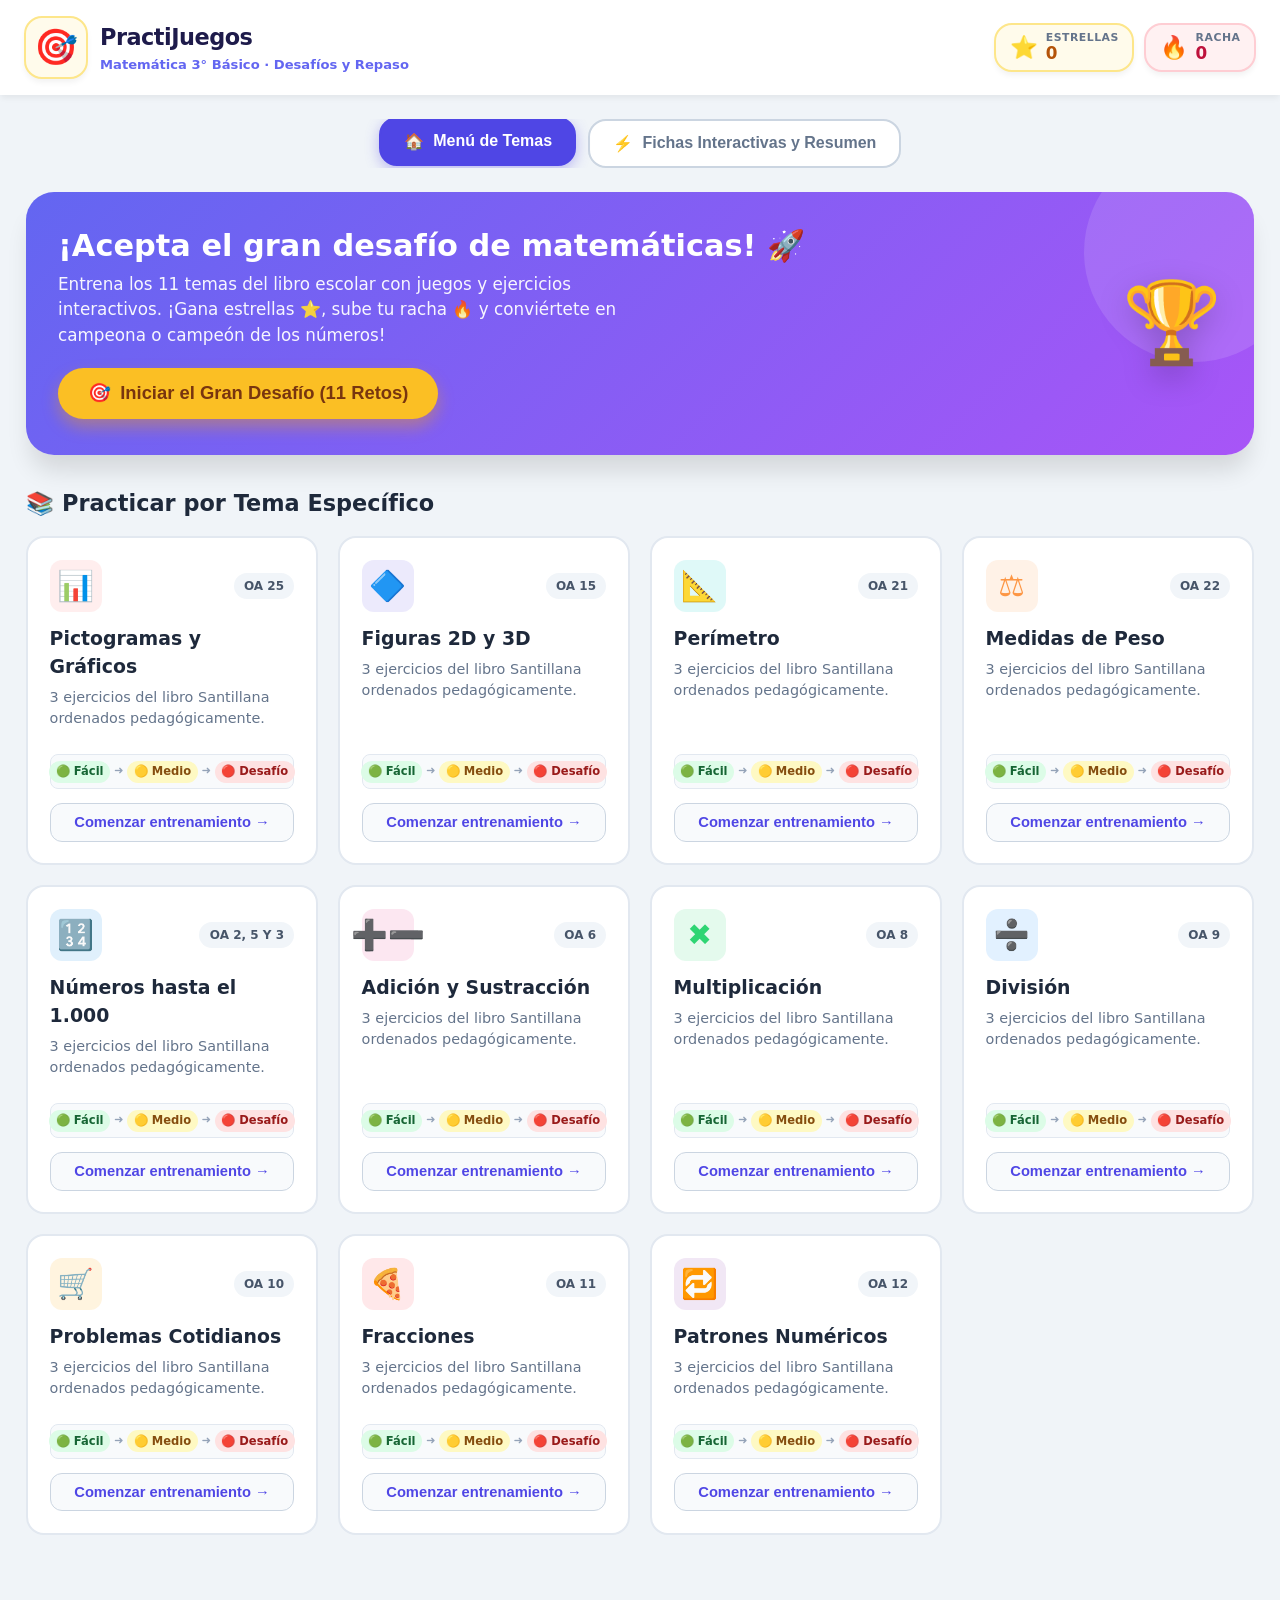
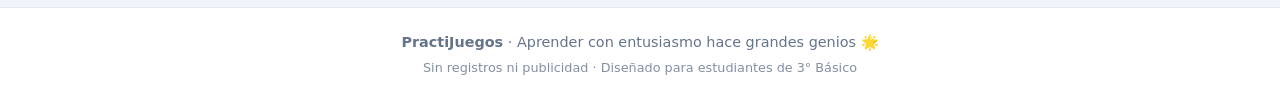
==== commit d55bbdeb: "feat: niveles de dificultad (Facil a Desafio), orden ascendente y paginas del libro Santillana" ====
--- a/site/index.html
+++ b/site/index.html
@@ -8,7 +8,7 @@
   <meta http-equiv="Cache-Control" content="no-cache, no-store, must-revalidate">
   <meta http-equiv="Pragma" content="no-cache">
   <meta http-equiv="Expires" content="0">
-  <link rel="stylesheet" href="css/style.css?v=8">
+  <link rel="stylesheet" href="css/style.css?v=10">
   <link rel="icon" href="data:image/svg+xml,<svg xmlns=%22http://www.w3.org/2000/svg%22 viewBox=%220 0 100 100%22><text y=%22.9em%22 font-size=%2290%22>🎯</text></svg>">
 </head>
 <body>
@@ -96,6 +96,16 @@
           <button id="btn-quit-quiz" class="btn-quit" title="Salir al menú">✕ Salir</button>
         </div>
 
+        <!-- Fila de Metadatos de la Pregunta: Dificultad y Página del Libro Escolar -->
+        <div class="quiz-badges-row">
+          <div id="quiz-dificultad-badge" class="badge-dificultad badge-dificultad-facil">
+            🟢 Nivel: Fácil
+          </div>
+          <div id="quiz-libro-badge" class="badge-libro" title="Página del texto escolar Santillana">
+            📖 <strong>Libro Tomo 2 · Pág. 40</strong>
+          </div>
+        </div>
+
         <!-- Pregunta y Botón de Audio Amigable -->
         <div class="question-header">
           <h3 id="question-text" class="question-text">
@@ -174,10 +184,10 @@
     <p style="margin-top: 0.25rem; font-size: 0.8rem; opacity: 0.8;">Sin registros ni publicidad · Diseñado para estudiantes de 3° Básico</p>
   </footer>
 
-  <!-- Scripts con control de versión anti-caché v8 -->
-  <script src="js/audio.js?v=8"></script>
-  <script src="js/confeti.js?v=8"></script>
-  <script src="js/datos_preguntas.js?v=8"></script>
-  <script src="js/app.js?v=8"></script>
+  <!-- Scripts con control de versión anti-caché v10 -->
+  <script src="js/audio.js?v=10"></script>
+  <script src="js/confeti.js?v=10"></script>
+  <script src="js/datos_preguntas.js?v=10"></script>
+  <script src="js/app.js?v=10"></script>
 </body>
 </html>
--- a/site/css/style.css
+++ b/site/css/style.css
@@ -451,6 +451,133 @@
   color: #1E293B;
 }
 
+/* Fila de Metadatos: Nivel de Dificultad y Página del Libro */
+.quiz-badges-row {
+  display: flex;
+  align-items: center;
+  justify-content: space-between;
+  gap: 0.75rem;
+  margin-bottom: 1.1rem;
+  flex-wrap: wrap;
+}
+
+.badge-dificultad {
+  display: inline-flex;
+  align-items: center;
+  gap: 0.45rem;
+  padding: 0.35rem 0.85rem;
+  border-radius: 999px;
+  font-size: 0.86rem;
+  font-weight: 800;
+  letter-spacing: 0.2px;
+  box-shadow: 0 1px 3px rgba(0,0,0,0.06);
+}
+
+.badge-dificultad-facil {
+  background: #DCFCE7;
+  color: #166534;
+  border: 1.5px solid #86EFAC;
+}
+
+.badge-dificultad-medio {
+  background: #FEF9C3;
+  color: #854D0E;
+  border: 1.5px solid #FDE047;
+}
+
+.badge-dificultad-dificil {
+  background: #FEE2E2;
+  color: #991B1B;
+  border: 1.5px solid #FCA5A5;
+}
+
+.badge-libro {
+  display: inline-flex;
+  align-items: center;
+  gap: 0.45rem;
+  padding: 0.35rem 0.85rem;
+  border-radius: 999px;
+  background: #F1F5F9;
+  color: #334155;
+  border: 1.5px solid #CBD5E1;
+  font-size: 0.84rem;
+  font-weight: 700;
+  box-shadow: 0 1px 3px rgba(0,0,0,0.04);
+}
+
+.badge-libro strong {
+  color: #0F172A;
+  font-weight: 900;
+}
+
+/* Indicador de progresión de dificultad en tarjetas de temas */
+.tema-diff-flow {
+  display: flex;
+  align-items: center;
+  justify-content: center;
+  gap: 0.25rem;
+  margin: 0.5rem 0 0.85rem 0;
+  padding: 0.35rem 0.4rem;
+  background: #F8FAFC;
+  border-radius: 8px;
+  border: 1px solid #E2E8F0;
+  flex-wrap: nowrap;
+}
+
+.pill-diff {
+  font-size: 0.72rem;
+  font-weight: 800;
+  padding: 0.15rem 0.4rem;
+  border-radius: 999px;
+  white-space: nowrap;
+}
+
+.pill-diff-facil {
+  background: #DCFCE7;
+  color: #166534;
+}
+
+.pill-diff-medio {
+  background: #FEF9C3;
+  color: #854D0E;
+}
+
+.pill-diff-dificil {
+  background: #FEE2E2;
+  color: #991B1B;
+}
+
+.diff-arrow {
+  color: #94A3B8;
+  font-size: 0.7rem;
+  font-weight: 900;
+}
+
+/* Referencia del libro en feedback */
+.feedback-libro-ref {
+  margin-top: 0.85rem;
+  padding-top: 0.75rem;
+  border-top: 1.5px dashed rgba(0, 0, 0, 0.15);
+  font-size: 0.85rem;
+  color: #334155;
+  font-weight: 600;
+  display: flex;
+  align-items: center;
+  gap: 0.5rem;
+  flex-wrap: wrap;
+}
+
+/* Tag de referencia del libro en la cabecera de fichas */
+.ficha-libro-tag {
+  background: rgba(255, 255, 255, 0.28);
+  padding: 0.2rem 0.65rem;
+  border-radius: 999px;
+  font-size: 0.78rem;
+  font-weight: 800;
+  letter-spacing: 0.3px;
+  white-space: nowrap;
+}
+
 .question-header {
   display: flex;
   align-items: flex-start;
